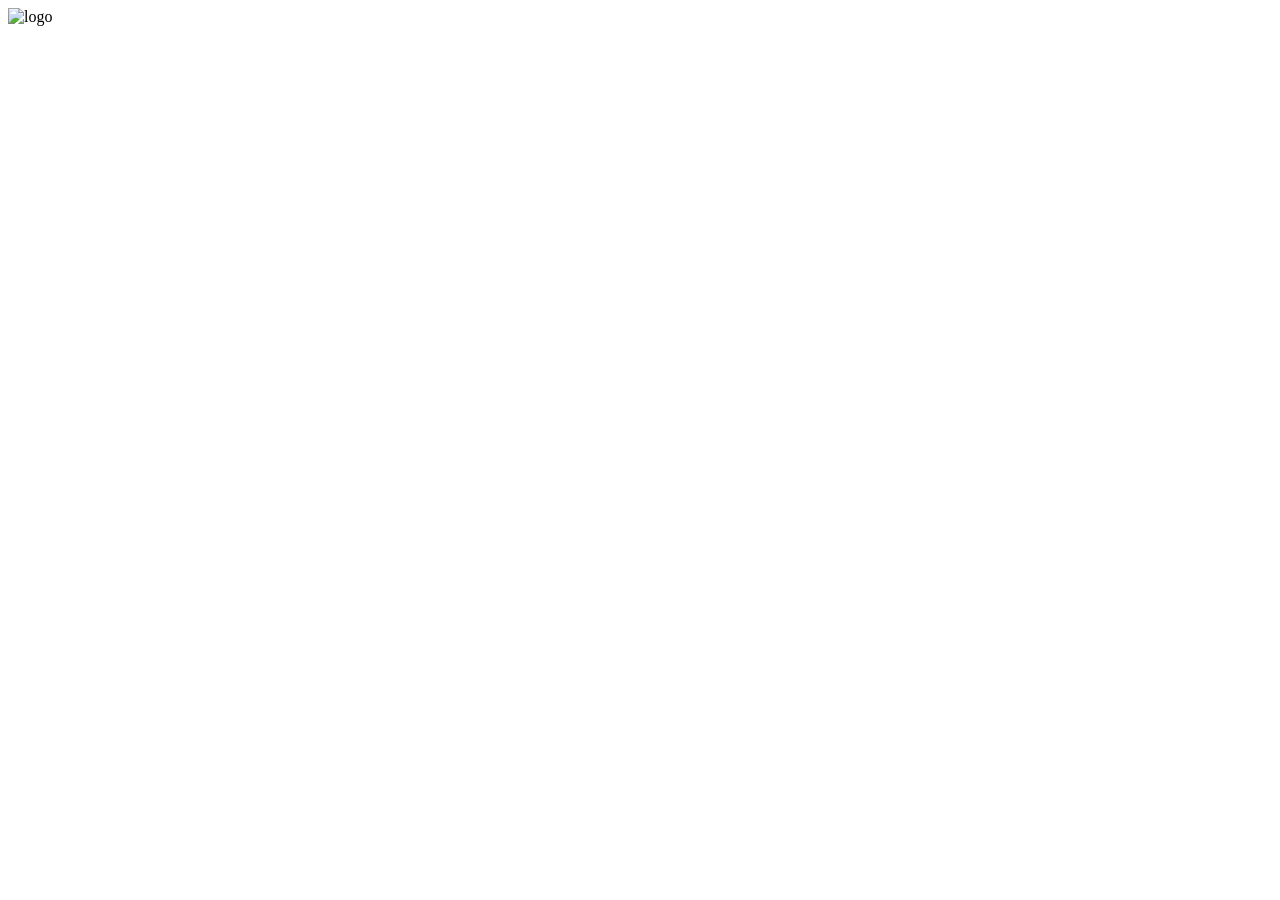
==== docs/index.html @ b922dbbd "Update index.html" ====
<!DOCTYPE html>
<html lang="en">
<head>
  <meta charset="UTF-8">
  <title>Collaboratory - Epiparameter Community</title>
  <meta http-equiv="X-UA-Compatible" content="IE=edge,chrome=1" />
  <meta name="description" content="Description">
  <meta name="viewport" content="width=device-width, user-scalable=no, initial-scale=1.0, maximum-scale=1.0, minimum-scale=1.0">
  <link rel="shortcut icon" type="image/x-icon" href="/collaboratory-epiparameter-community/images/favicon.ico?">
  
  <!-- Theme: Simple -->
  <link rel="stylesheet" href="https://cdn.jsdelivr.net/npm/docsify-themeable@0/dist/css/theme-simple.css">
  
  <style>
    nav.app-nav.no-badge
    {
      text-align: center;
      margin-left: auto;
      font-size: xx-large;
      right: 80px;
    }
	
    .workstream {
            display: flex;
            align-items: center;
            justify-content: center;
            list-style-type: none;
            padding: 0;
            margin: 0;
        }

        .workstream li {
            display: inline;
        }

        .workstream a {
            text-decoration: none;
            color: #333;
            padding: 8px 16px;
        }

        .workstream a:hover {
		color: #0B5C57;
        }
		
	.workstream a.active {
		color: #0B5C57;
        }

        .arrow {
            font-size: 16px;
            margin: 0 8px;
        }

        .workstreamContent > div {
            display: none;
			align-items: center;
            justify-content: center;
			padding: 8px 16px;
			color: #0B5C57;
        }
		
	.ws {
		background-color: #F8F5F5;
	}
  </style>

</head>
<body>
  <div id="banner">
    <img src="/collaboratory-epiparameter-community/images/collab-logo-full.svg" alt="logo" style="width: -webkit-fill-available;">
  </div>
  <div id="app"></div>
  <script>
    window.$docsify = {
      search: 'auto',
      auto2top: true,
      loadSidebar: false,
      subMaxLevel: 0,
      name: 'Collaboratory - Epiparameter Community',
      repo: '',
      paths: 'auto',
      coverpage: false,
      relativePath: false,
      homepage: '/pages/about.md',
      onlyCover: false,
      loadNavbar: true,
      hideSidebar: true,
      executeScript: true,
    }
  </script>
	
	<script>
        document.querySelectorAll('.workstream a').forEach(link => {
            link.addEventListener('click', function (event) {
                event.preventDefault();
                const targetId = this.getAttribute('data-target');
                const targetDiv = document.getElementById(targetId);
				
				document.querySelectorAll('.workstream a').forEach(a => {
                    a.classList.remove('active');
                });
                this.classList.add('active');

                document.querySelectorAll('.workstreamContent > div').forEach(div => {
                    if (div !== targetDiv) {
                        div.style.display = 'none';
                    }
					else {
						targetDiv.style.display = 'flex';
					}
                });
            });
        });
    </script>

  <!-- Required: docsify + docsify-themeable -->
  <script src="https://unpkg.com/docsify/lib/docsify.min.js"></script>

  <!-- Docsify Plugins -->
  <script src="https://unpkg.com/docsify/lib/plugins/search.min.js"></script>
  <script src="https://unpkg.com/docsify-copy-code"></script>
  <script src="https://unpkg.com/docsify/lib/plugins/zoom-image.min.js"></script>

  <!-- Prism syntax highlighting -->
  <script src="https://unpkg.com/prismjs/components/prism-bash.min.js"></script>
  <script src="https://unpkg.com/prismjs/components/prism-git.min.js"></script>
  <script src="https://unpkg.com/prismjs/components/prism-shell-session.min.js"></script>
  <script src="https://unpkg.com/prismjs/components/prism-graphql.min.js"></script>
  
  
  <script>
    document.addEventListener('DOMContentLoaded', positionNavbar, false);
    
    window.addEventListener('resize', positionNavbar, true);

    function positionNavbar () {
      let banner = document.getElementById('banner');
      let height = banner.offsetHeight + 1;
      let navbar = document.querySelector('.app-nav');
      navbar.style.top = height + 'px';
    }
  </script>
  
  
  
</body>
</html>
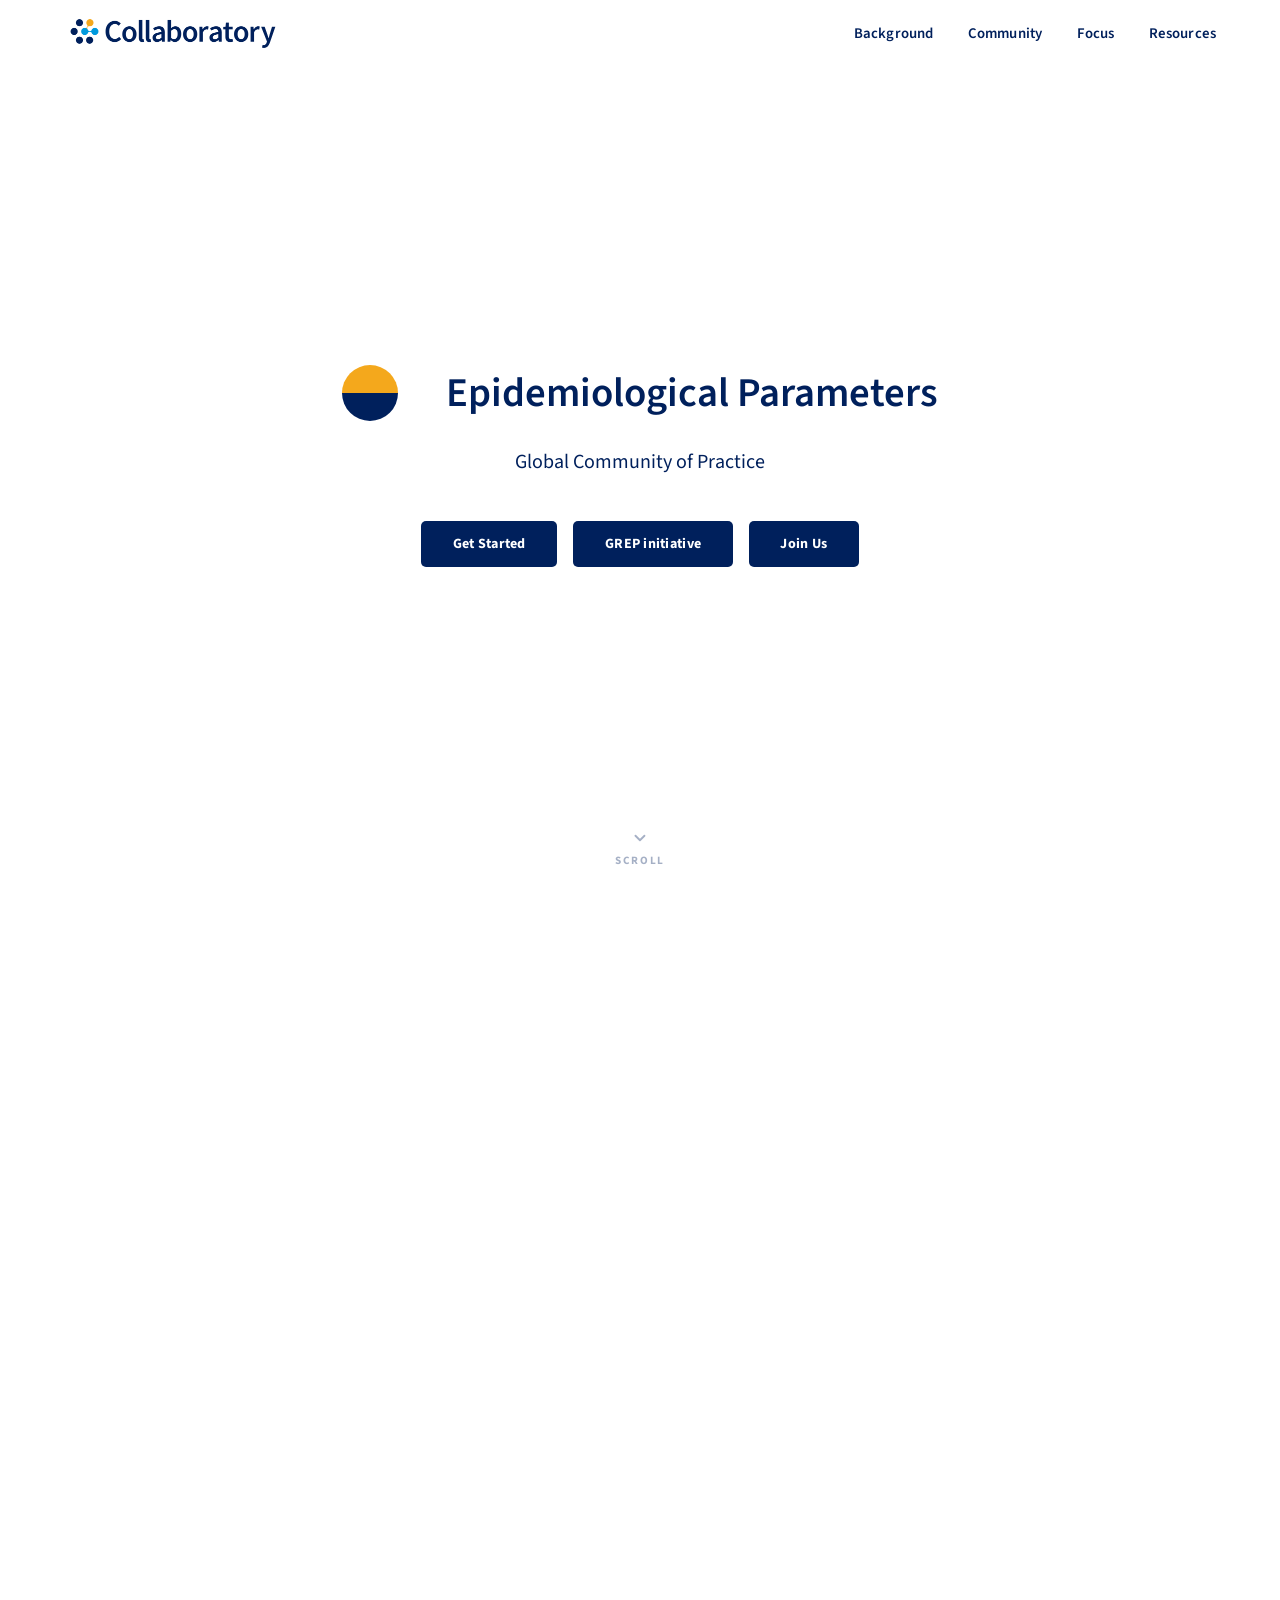
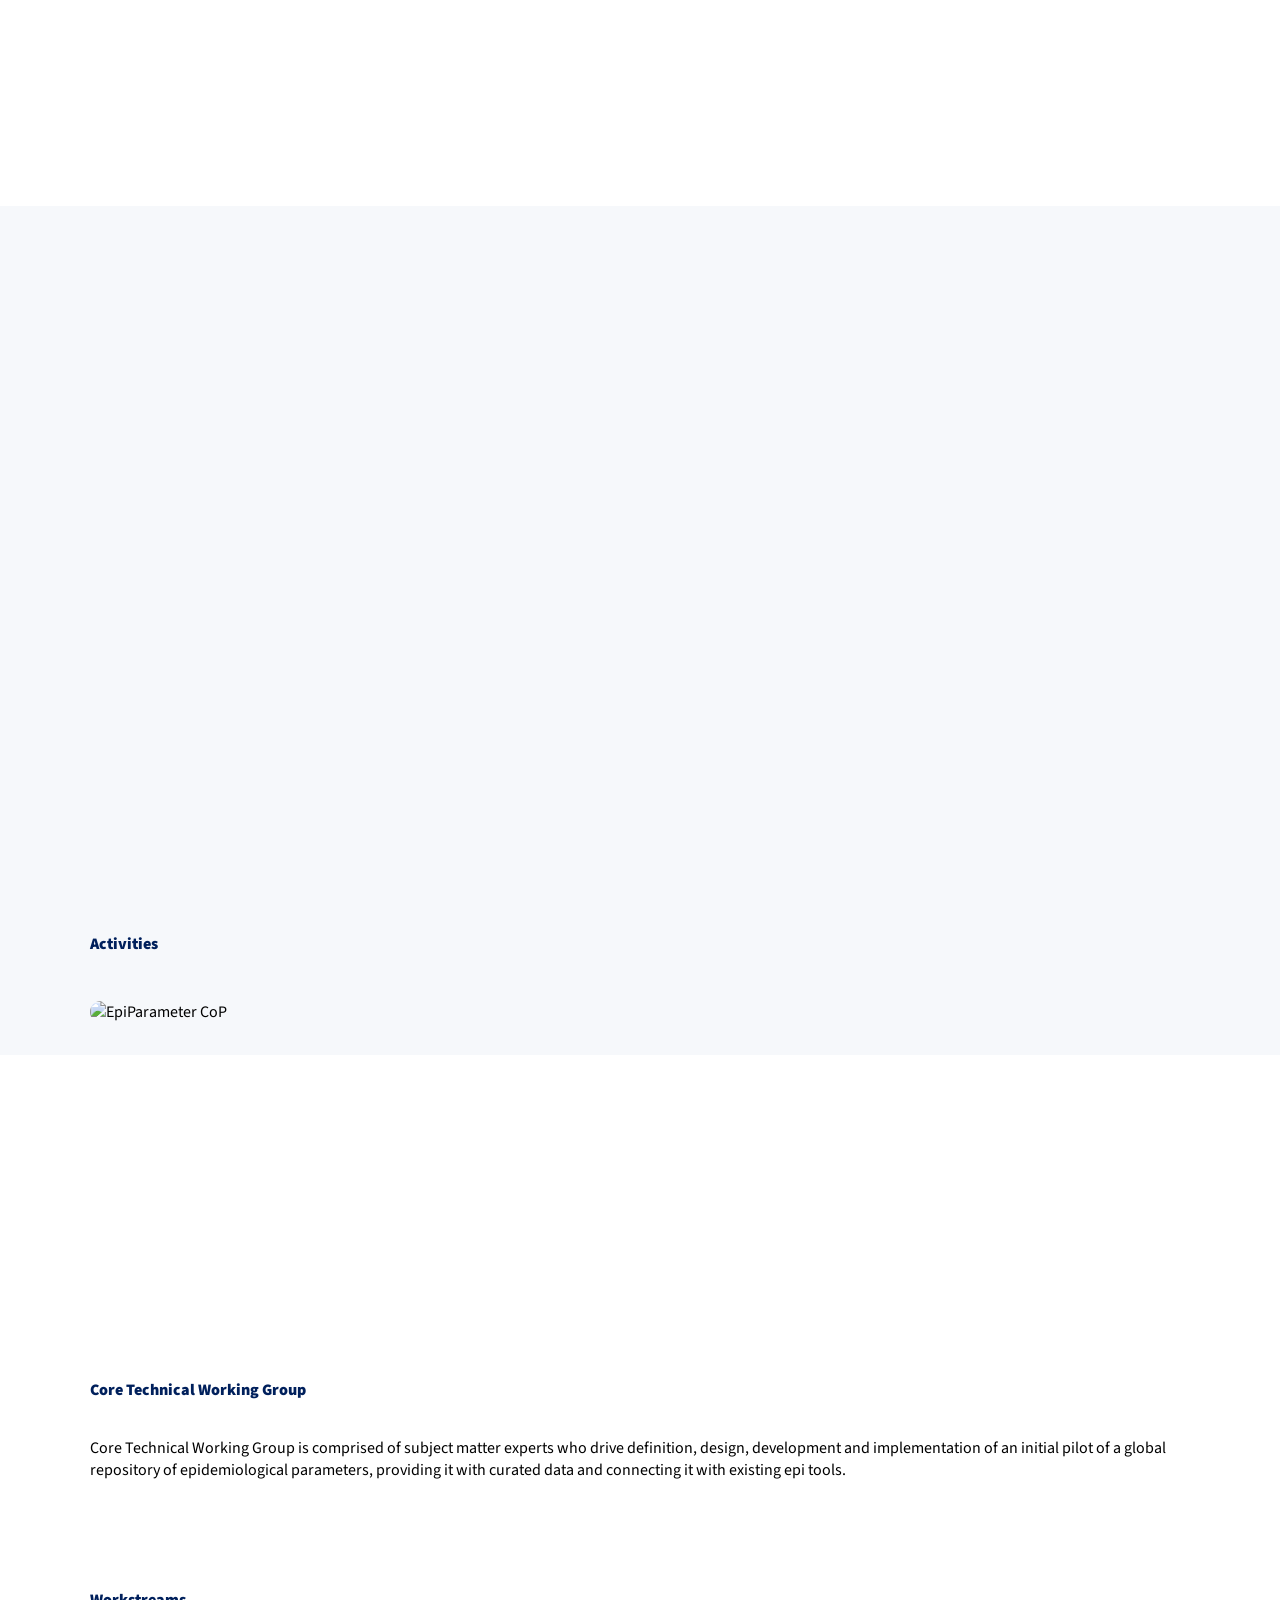
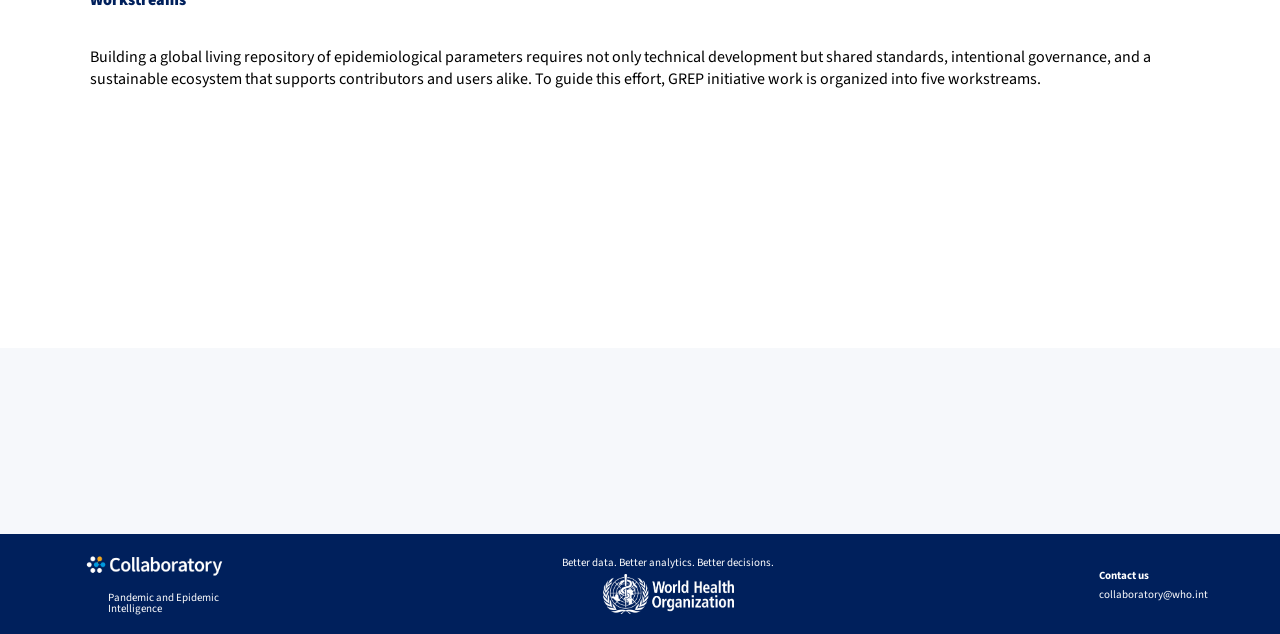
==== commit de21261b: "CoP Updates" ====
--- a/docs/index.html
+++ b/docs/index.html
@@ -1,148 +1,457 @@
 <!DOCTYPE html>
 <html lang="en">
 <head>
-  <meta charset="UTF-8">
-  <title>Collaboratory - Epiparameter Community</title>
-  <meta http-equiv="X-UA-Compatible" content="IE=edge,chrome=1" />
-  <meta name="description" content="Description">
-  <meta name="viewport" content="width=device-width, user-scalable=no, initial-scale=1.0, maximum-scale=1.0, minimum-scale=1.0">
-  <link rel="shortcut icon" type="image/x-icon" href="/collaboratory-epiparameter-community/images/favicon.ico?">
-  
-  <!-- Theme: Simple -->
-  <link rel="stylesheet" href="https://cdn.jsdelivr.net/npm/docsify-themeable@0/dist/css/theme-simple.css">
-  
-  <style>
-    nav.app-nav.no-badge
-    {
-      text-align: center;
-      margin-left: auto;
-      font-size: xx-large;
-      right: 80px;
-    }
-	
-    .workstream {
-            display: flex;
-            align-items: center;
-            justify-content: center;
-            list-style-type: none;
-            padding: 0;
-            margin: 0;
-        }
-
-        .workstream li {
-            display: inline;
-        }
-
-        .workstream a {
-            text-decoration: none;
-            color: #333;
-            padding: 8px 16px;
-        }
-
-        .workstream a:hover {
-		color: #0B5C57;
-        }
-		
-	.workstream a.active {
-		color: #0B5C57;
-        }
-
-        .arrow {
-            font-size: 16px;
-            margin: 0 8px;
-        }
-
-        .workstreamContent > div {
-            display: none;
-			align-items: center;
-            justify-content: center;
-			padding: 8px 16px;
-			color: #0B5C57;
-        }
-		
-	.ws {
-		background-color: #F8F5F5;
-	}
-  </style>
-
+  <meta charset="UTF-8" />
+  <meta name="viewport" content="width=device-width, initial-scale=1.0" />
+  <title>EpiParameters CoP</title>
+  <link rel="shortcut icon" type="image/x-icon" href="assets/favicon.png">
+  <link rel="preconnect" href="https://fonts.googleapis.com" />
+  <link rel="preconnect" href="https://fonts.gstatic.com" crossorigin />
+  <link href="https://fonts.googleapis.com/css2?family=Source+Sans+Pro:wght@300;400;600;700;900&display=swap" rel="stylesheet" />
+  <link href="https://fonts.googleapis.com/css2?family=Material+Symbols+Outlined" rel="stylesheet" />
+  <link href="https://fonts.googleapis.com/icon?family=Material+Icons+Outlined" rel="stylesheet" />
+  <script src="https://cdn.jsdelivr.net/npm/marked/marked.min.js"></script>
+  <link rel="stylesheet" href="assets/css/style.css" />
 </head>
 <body>
-  <div id="banner">
-    <img src="/collaboratory-epiparameter-community/images/collab-logo-full.svg" alt="logo" style="width: -webkit-fill-available;">
-  </div>
-  <div id="app"></div>
+
+  <!-- Navigation -->
+  <header class="nav" id="nav">
+    <a href="#hero" class="nav__logo" aria-label="Collab — go to top">
+      <img src="assets/collab_0.png" alt="Collab" class="hero__banner" />
+    </a>
+    <nav aria-label="Main navigation">
+      <ul class="nav__links" id="navMenu">
+        <li><a href="#about"      class="nav-link">Background</a></li>
+        <li><a href="#community"  class="nav-link">Community</a></li>
+        <li><a href="#initiative" class="nav-link">Focus</a></li>
+        <li><a href="#resources"  class="nav-link">Resources</a></li>
+      </ul>
+    </nav>
+    <button class="nav__burger" id="burger" aria-label="Toggle menu" aria-expanded="false">
+      <span></span><span></span><span></span>
+    </button>
+  </header>
+
+
+  <!-- Hero -->
+  <section class="hero" id="hero">
+    <div id="hero-canvas"></div>
+    <div class="hero__body">
+      <p class="hero__title">
+        <div class="banner">
+          <div class="epi-logo"></div>
+          <div><h1 class="banner__title">Epidemiological Parameters</h1></div>
+        </div>
+        <p class="hero__tagline">Global Community of Practice</p>
+      <div class="hero__cta">
+        <a href="#about"      class="btn btn-navy">Get Started</a>
+        <a href="#initiative" class="btn btn-navy">GREP initiative</a>
+        <a href="#community"  class="btn btn-navy">Join Us</a>
+      </div>
+    </div>
+    <div class="hero__scroll" aria-hidden="true">
+      <svg viewBox="0 0 24 24" fill="none" stroke-width="2.5" stroke-linecap="round" stroke-linejoin="round">
+        <polyline points="6 9 12 15 18 9"></polyline>
+      </svg>
+      Scroll
+    </div>
+  </section>
+
+
+  <!-- About -->
+  <section class="section s-about" id="about">
+    <div class="section__inner">
+      <header class="section__hd reveal">
+        <span class="eyebrow">Background</span>
+        <h2 class="section__title">Epidemiological parameter estimates</h2>
+        <div class="rule"></div>
+          <p>Epidemiological parameters are quantitative measures that describe various aspects of how diseases spread and progress within populations. They capture key aspects of disease transmission, such as how quickly an infection spreads, how long individuals remain infectious, and how many people may require hospital care. As such, they play a fundamental role in guiding public health interventions designed to reduce disease transmission and reduce its impact on affected populations.</p>
+          <p>However, these estimates are derived using a wide range of methods, from simple calculations to highly complex approaches and are reported in many different ways. This variability limitis timely and consistent ways of finding and using estimates especially during rapidly evolving outbreaks, thus limiting effective use in modeling and public health decision-making.</p>
+          <p><a href="#community">Epidemiological Parameters Community of Practice (CoP)</a>, set up through the <a target="_blank" href="https://www.who.int/initiatives/collaboratory">Collaboratory initiative</a> of <a target="_blank" href="https://pandemichub.who.int/">the WHO  Hub for Pandemic and Epidemic Intelligence</a>, is actively addressing these challenges by pooling resources, sharing knowledge, and co-creating solutions through the <a href="#initiative">GREP Initiative</a>.</p>
+        <div class="about-layout">
+          <div class="about-video">
+            <img src="assets/AboutPic.png" alt="About" style="width:100%;border-radius:15px;border:1px solid var(--border);">
+          </div>
+          <div class="about-video">
+            <iframe style="width:100%; height:350px;border-radius:15px;border:1px solid var(--border);" src="https://www.youtube.com/embed/VvpYHhFDIjI?si=suTTEU2-fbOV9l_0%22" title="" frameborder="0" allow="accelerometer; clipboard-write; encrypted-media; gyroscope; picture-in-picture; web-share" referrerpolicy="strict-origin-when-cross-origin" allowfullscreen></iframe>
+          </div>
+        </div>
+      </header>
+    </div>
+  </section>
+
+
+  <!-- Community -->
+  <section class="section s-community" id="community">
+    <div class="section__inner">
+      <header class="section__hd reveal">
+        <span class="eyebrow">Community of Practice</span>
+        <h2 class="section__title">Epidemiological Parameters</h2>
+        <div class="rule"></div>
+        <div class="community-layout">
+          <div class="community-text">
+            <p class="section__lead">
+              Since the launch of the <a target="_blank" href="https://www.who.int/initiatives/collaboratory">Collaboratory initiative</a> by the <a target="_blank" href="https://pandemichub.who.int/">World Health Organization Hub for Pandemic and Epidemic Intelligence</a> in 2022., epidemiological parameters area has been endorsed as a high priority for convening a global Community of Practice that will interact together to pool resources, share knowledge, co-create solutions and continuously improve existing practices, methodologies, supporting tools, data availability and quality.
+            </p>
+            <p class="section__lead">
+             Epidemiological parameters is a global multidisciplinary community of practice with 100+ active members that connects epidemiologists, mathematical modelers, public health practitioners, data scientists, IT professionals and many others and has a wide network of partners that contribute to the overall community work.
+            </p>
+            <p class="section__lead">
+            Participation is open and flexible. Members and partners engage in different ways, from attending webinars and participating in online discussion forum to contributing with expertise, data, tools or methodological insights to community initiatives.
+            </p>
+          </div>
+          <div class="about-video">
+            <iframe style="width:100%; height:350px;border-radius:15px;border:1px solid var(--border);" src="https://www.youtube.com/embed/4h-t42iCKI4?si=TgY4oLAYWjukum1P" title="" frameborder="0" allow="accelerometer; clipboard-write; encrypted-media; gyroscope; picture-in-picture; web-share" referrerpolicy="strict-origin-when-cross-origin" allowfullscreen></iframe>
+            
+          <div style="display:flex; justify-content:center; gap:1rem; margin-top:1rem;">
+            <a href="https://collaboratory.who.int/forum/c/epiparameter/6" target="_blank" class="btn btn-navy">Join Us</a>
+            <a href="mailto:collaboratory@who.int" class="btn btn-navy">Contact Us</a>
+          </div>
+          </div>
+        </div>
+      </header>
+
+      <h2 class="third_title">Activities</h2>
+      <div class="cards" id="community-cards"></div>
+      <div class="cards" id="community-cards-2"></div>
+      <img src="assets/EpiParameterCoPPic.png" style="border-radius:15px;display:block;margin:2rem auto 0;width:100%;" alt="EpiParameter CoP">
+    </div>
+  </section>
+
+
+  <!-- GREP Initiative -->
+  <section class="section s-initiative" id="initiative">
+    <div class="section__inner">
+      <header class="section__hd reveal">
+        <span class="eyebrow">Focus</span>
+        <h2 class="section__title">Global Repository of Epidemiological Parameters (GREP) initiative</h2>
+        <div class="rule"></div>
+        <p>The Global Repository of Epidemiological Parameters (GREP) initiative is led by a Core Technical Working Group within the Epidemiological Parameters Community of Practice. The initiative aims to create a publicly accessible living global repository of epidemiological parameters to inform public health interventions.</p>
+      </header>      
+      <div  class="cards1"id="initiative-3-cards"></div>
+      <br>
+      <br>
+      <h2 class="third_title">Core Technical Working Group</h2>
+      <br>
+      <p>
+        Core Technical Working Group is comprised of subject matter experts who drive definition, design, development and implementation of an initial pilot of a global repository of epidemiological parameters, providing it with curated data and connecting it with existing epi tools.
+      </p>
+      <br>
+      <br>
+      <div id="initiative-4-cards"></div>
+      <br>
+      <br>
+      <br>
+      <h2 class="third_title">Workstreams</h2>
+      <br>
+      <p>
+        Building a global living repository of epidemiological parameters requires not only technical development but shared standards, intentional governance, and a sustainable ecosystem that supports contributors and users alike. To guide this effort, GREP initiative work is organized into five workstreams.
+      </p>
+      <br>
+      <br>
+      <div id="initiative-5-cards"></div>
+      <br>      
+      <div class="ftr-banner reveal">
+        <div class="ftr-banner__body">
+          <div class="epi-logo"></div> 
+          <div>
+            <p class="ftr-banner__text">Learn more about the Global Repository of Epidemiological Parameters (grEPI), explore its features, and how to contribute.</p>
+          </div>
+        </div>
+        <a href="https://who-collaboratory.github.io/collaboratory-grepi-web/" target="_blank" class="btn btn-navy2">grEPI <span class="material-icons-outlined btn-arrow">arrow_right_alt</span></a>
+      </div>
+
+    </div>
+  </section>
+
+
+  <!-- Resources -->
+  <section class="section s-resources" id="resources">
+    <div class="section__inner">
+      <header class="section__hd reveal">
+        <span class="eyebrow">Resources</span>
+        <h2 class="section__title">Tools and Files</h2>
+      </header>
+      <div class="cards" id="resources-cards"></div>
+    </div>
+  </section>
+
+
+  <!-- Footer -->
+  <footer class="footer">
+    <div class="grepi-footer-container">
+
+      <div class="grepi-footer-collab">
+        <div>
+          <a href="https://www.who.int/initiatives/collaboratory" target="_blank" rel="noopener noreferrer">
+            <img src="assets/collab_logo_white.png" alt="Collaboratory" class="grepi-footer-collab-logo">
+          </a>
+        </div>
+        <div class="grepi-footer-collab-text">Pandemic and Epidemic</div>
+        <div class="grepi-footer-collab-text">Intelligence</div>
+      </div>
+
+      <!-- <div class="grepi-footer-column grepi-footer-column-wide">
+        <div class="grepi-footer-title">Community of practice</div>
+        <div class="grepi-footer-link">
+          <a href="#community" target="_blank" rel="noopener noreferrer">Epidemiological Parameters</a>
+        </div>
+        <div class="grepi-footer-link">
+          <a href="#initiative" target="_blank" rel="noopener noreferrer">GREP initiative</a>
+        </div>
+      </div>-->
+
+      <div class="grepi-footer-column grepi-footer-who-col">
+        <div class="grepi-footer-who">
+          <div class="grepi-footer-who-text">
+            <a target="_blank" href="https://pandemichub.who.int/" rel="noopener noreferrer">
+              Better data. Better analytics. Better decisions.
+            </a>
+          </div>
+          <img src="assets/WHO-EN-W-H.png" alt="WHO" class="grepi-footer-who-logo">
+        </div>
+      </div>
+
+      <!-- <div class="grepi-footer-column">
+        <div class="grepi-footer-title"><a href="https://collaboratory.who.int/epidemiologicalparameters/repository" target="_blank" rel="noopener noreferrer">grEPI</a></div>
+        <div class="grepi-footer-link"><a href="#about">Getting started</a></div>
+        <div class="grepi-footer-link"><a href="#initiative">Contributions</a></div>
+      </div>-->
+
+      <div class="grepi-footer-column">
+        <div class="grepi-footer-title">Contact us</div>
+        <div class="grepi-footer-link">
+          <a href="mailto:collaboratory@who.int">collaboratory@who.int</a>
+        </div>
+      </div>
+
+    </div>
+  </footer>
+
+
+  <!-- Scripts -->
+  <script src="https://cdnjs.cloudflare.com/ajax/libs/three.js/r128/three.min.js"></script>
   <script>
-    window.$docsify = {
-      search: 'auto',
-      auto2top: true,
-      loadSidebar: false,
-      subMaxLevel: 0,
-      name: 'Collaboratory - Epiparameter Community',
-      repo: '',
-      paths: 'auto',
-      coverpage: false,
-      relativePath: false,
-      homepage: '/pages/about.md',
-      onlyCover: false,
-      loadNavbar: true,
-      hideSidebar: true,
-      executeScript: true,
+  (function () {
+    'use strict';
+
+    /* — Three.js network background — */
+    const container = document.getElementById('hero-canvas');
+    let W = container.clientWidth;
+    let H = container.clientHeight;
+
+    const scene    = new THREE.Scene();
+    const camera   = new THREE.PerspectiveCamera(55, W / H, 1, 1000);
+    camera.position.z = 200;
+
+    const renderer = new THREE.WebGLRenderer({ antialias: true, alpha: true });
+    renderer.setSize(W, H);
+    renderer.setPixelRatio(Math.min(window.devicePixelRatio, 2));
+    container.appendChild(renderer.domElement);
+
+    const N      = 72;
+    const spread = { x: 340, y: 230, z: 90 };
+    const nodeData    = [];
+    const ptPositions = new Float32Array(N * 3);
+    const ptColors    = new Float32Array(N * 3);
+
+    const palette = [
+      [0.957, 0.659, 0.114], // gold
+      [0, 0.125, 0.361],     // navy
+      [0, 0.125, 0.361]      // navy (sparse)
+    ];
+
+    for (let i = 0; i < N; i++) {
+      const x = (Math.random() - 0.5) * spread.x;
+      const y = (Math.random() - 0.5) * spread.y;
+      const z = (Math.random() - 0.5) * spread.z;
+      nodeData.push({ x, y, z, ox: x, oy: y, oz: z,
+                      vx: (Math.random() - 0.5) * 0.065,
+                      vy: (Math.random() - 0.5) * 0.065 });
+      ptPositions[i * 3]     = x;
+      ptPositions[i * 3 + 1] = y;
+      ptPositions[i * 3 + 2] = z;
+      const c = Math.random() < 0.12 ? palette[2] :
+                Math.random() < 0.55 ? palette[0] : palette[1];
+      ptColors[i * 3]     = c[0];
+      ptColors[i * 3 + 1] = c[1];
+      ptColors[i * 3 + 2] = c[2];
     }
+
+    const ptGeo = new THREE.BufferGeometry();
+    const ptPos = new THREE.BufferAttribute(ptPositions, 3);
+    const ptCol = new THREE.BufferAttribute(ptColors, 3);
+    ptGeo.setAttribute('position', ptPos);
+    ptGeo.setAttribute('color',    ptCol);
+
+    const dotCanvas = document.createElement('canvas');
+    dotCanvas.width = dotCanvas.height = 64;
+    const dotCtx = dotCanvas.getContext('2d');
+    dotCtx.beginPath();
+    dotCtx.arc(32, 32, 28, 0, Math.PI * 2);
+    dotCtx.fillStyle = '#fff';
+    dotCtx.fill();
+    const dotTex = new THREE.CanvasTexture(dotCanvas);
+
+    const ptMat = new THREE.PointsMaterial({
+      size: 3.8, sizeAttenuation: true,
+      vertexColors: true,
+      transparent: true, opacity: 0.78,
+      map: dotTex, alphaTest: 0.5
+    });
+    scene.add(new THREE.Points(ptGeo, ptMat));
+
+    const MAX_SEGS    = 280;
+    const CONNECT_DST = 82;
+    const segPos      = new Float32Array(MAX_SEGS * 6);
+    const segGeo      = new THREE.BufferGeometry();
+    const segAttr     = new THREE.BufferAttribute(segPos, 3);
+    segGeo.setAttribute('position', segAttr);
+    segGeo.setDrawRange(0, 0);
+    const segMat = new THREE.LineBasicMaterial({ color: 0x009ADE, transparent: true, opacity: 0.17 });
+    scene.add(new THREE.LineSegments(segGeo, segMat));
+
+    let mx = 0, my = 0;
+    window.addEventListener('mousemove', e => {
+      mx = (e.clientX / window.innerWidth  - 0.5);
+      my = (e.clientY / window.innerHeight - 0.5);
+    }, { passive: true });
+
+    let frame = 0;
+    function tick() {
+      requestAnimationFrame(tick);
+      frame++;
+      for (let i = 0; i < N; i++) {
+        const d = nodeData[i];
+        d.x += d.vx + (d.ox - d.x) * 0.003;
+        d.y += d.vy + (d.oy - d.y) * 0.003;
+        ptPositions[i * 3]     = d.x;
+        ptPositions[i * 3 + 1] = d.y;
+        ptPositions[i * 3 + 2] = d.z;
+      }
+      ptPos.needsUpdate = true;
+
+      if (frame % 2 === 0) {
+        let sc = 0;
+        for (let i = 0; i < N && sc < MAX_SEGS; i++) {
+          for (let j = i + 1; j < N && sc < MAX_SEGS; j++) {
+            const dx = nodeData[i].x - nodeData[j].x;
+            const dy = nodeData[i].y - nodeData[j].y;
+            const dz = nodeData[i].z - nodeData[j].z;
+            if (dx*dx + dy*dy + dz*dz < CONNECT_DST * CONNECT_DST) {
+              const b = sc * 6;
+              segPos[b]   = nodeData[i].x; segPos[b+1] = nodeData[i].y; segPos[b+2] = nodeData[i].z;
+              segPos[b+3] = nodeData[j].x; segPos[b+4] = nodeData[j].y; segPos[b+5] = nodeData[j].z;
+              sc++;
+            }
+          }
+        }
+        segAttr.needsUpdate = true;
+        segGeo.setDrawRange(0, sc * 2);
+      }
+
+      camera.position.x += (mx * 28 - camera.position.x) * 0.045;
+      camera.position.y += (-my * 18 - camera.position.y) * 0.045;
+      camera.lookAt(0, 0, 0);
+      renderer.render(scene, camera);
+    }
+    tick();
+
+    window.addEventListener('resize', () => {
+      W = container.clientWidth;
+      H = container.clientHeight;
+      camera.aspect = W / H;
+      camera.updateProjectionMatrix();
+      renderer.setSize(W, H);
+    });
+
+    /* — Navbar — */
+    const nav     = document.getElementById('nav');
+    const navMenu = document.getElementById('navMenu');
+    const burger  = document.getElementById('burger');
+
+    function handleScroll() {
+      nav.classList.toggle('scrolled', window.scrollY > 60);
+      updateActiveLink();
+    }
+    window.addEventListener('scroll', handleScroll, { passive: true });
+
+    const allSections = Array.from(document.querySelectorAll('section[id]'));
+    const navAnchors  = Array.from(document.querySelectorAll('.nav-link'));
+
+    function updateActiveLink() {
+      const mid = window.scrollY + window.innerHeight * 0.4;
+      let current = allSections[0].id;
+      allSections.forEach(s => { if (s.offsetTop <= mid) current = s.id; });
+      navAnchors.forEach(a => {
+        a.classList.toggle('active', a.getAttribute('href') === '#' + current);
+      });
+    }
+
+    document.querySelectorAll('a[href^="#"]').forEach(anchor => {
+      anchor.addEventListener('click', e => {
+        const target = document.querySelector(anchor.getAttribute('href'));
+        if (!target) return;
+        e.preventDefault();
+        const offset = parseInt(getComputedStyle(nav).height) || 68;
+        window.scrollTo({ top: target.offsetTop - offset, behavior: 'smooth' });
+        navMenu.classList.remove('open');
+        burger.classList.remove('open');
+        burger.setAttribute('aria-expanded', 'false');
+      });
+    });
+
+    burger.addEventListener('click', () => {
+      const isOpen = navMenu.classList.toggle('open');
+      burger.classList.toggle('open', isOpen);
+      burger.setAttribute('aria-expanded', String(isOpen));
+    });
+
+    /* — Scroll reveal — */
+    const io = new IntersectionObserver(entries => {
+      entries.forEach(e => {
+        if (e.isIntersecting) {
+          e.target.classList.add('in-view');
+          io.unobserve(e.target);
+        }
+      });
+    }, { threshold: 0.1, rootMargin: '0px 0px -40px 0px' });
+
+    document.querySelectorAll('.reveal').forEach(el => io.observe(el));
+
+  })();
   </script>
-	
-	<script>
-        document.querySelectorAll('.workstream a').forEach(link => {
-            link.addEventListener('click', function (event) {
-                event.preventDefault();
-                const targetId = this.getAttribute('data-target');
-                const targetDiv = document.getElementById(targetId);
-				
-				document.querySelectorAll('.workstream a').forEach(a => {
-                    a.classList.remove('active');
-                });
-                this.classList.add('active');
-
-                document.querySelectorAll('.workstreamContent > div').forEach(div => {
-                    if (div !== targetDiv) {
-                        div.style.display = 'none';
-                    }
-					else {
-						targetDiv.style.display = 'flex';
-					}
-                });
-            });
-        });
-    </script>
-
-  <!-- Required: docsify + docsify-themeable -->
-  <script src="https://unpkg.com/docsify/lib/docsify.min.js"></script>
-
-  <!-- Docsify Plugins -->
-  <script src="https://unpkg.com/docsify/lib/plugins/search.min.js"></script>
-  <script src="https://unpkg.com/docsify-copy-code"></script>
-  <script src="https://unpkg.com/docsify/lib/plugins/zoom-image.min.js"></script>
-
-  <!-- Prism syntax highlighting -->
-  <script src="https://unpkg.com/prismjs/components/prism-bash.min.js"></script>
-  <script src="https://unpkg.com/prismjs/components/prism-git.min.js"></script>
-  <script src="https://unpkg.com/prismjs/components/prism-shell-session.min.js"></script>
-  <script src="https://unpkg.com/prismjs/components/prism-graphql.min.js"></script>
-  
-  
+
+  <script src="assets/js/content-loader.js"></script>
+
+  <!-- Back to top -->
+  <button id="back-to-top" aria-label="Back to top" onclick="window.scrollTo({top:0,behavior:'smooth'})">
+    <svg viewBox="0 0 24 24" fill="none" stroke="currentColor" stroke-width="2.5" stroke-linecap="round" stroke-linejoin="round">
+      <polyline points="18 15 12 9 6 15"></polyline>
+    </svg>
+  </button>
+
   <script>
-    document.addEventListener('DOMContentLoaded', positionNavbar, false);
-    
-    window.addEventListener('resize', positionNavbar, true);
-
-    function positionNavbar () {
-      let banner = document.getElementById('banner');
-      let height = banner.offsetHeight + 1;
-      let navbar = document.querySelector('.app-nav');
-      navbar.style.top = height + 'px';
-    }
+    (function () {
+      const btn    = document.getElementById('back-to-top');
+      const about  = document.getElementById('about');
+      const footer = document.querySelector('.footer');
+      function update() {
+        btn.classList.toggle('visible', window.scrollY >= about.offsetTop - 80);
+        const footerTop = footer.getBoundingClientRect().top;
+        const btnHeight = btn.offsetHeight;
+        const margin    = 32; // 2rem
+        if (footerTop < window.innerHeight) {
+          btn.style.bottom = (window.innerHeight - footerTop + margin) + 'px';
+        } else {
+          btn.style.bottom = margin + 'px';
+        }
+      }
+      window.addEventListener('scroll', update, { passive: true });
+      update();
+    })();
   </script>
-  
-  
-  
+
 </body>
 </html>
--- a/docs/assets/css/style.css
+++ b/docs/assets/css/style.css
@@ -0,0 +1,897 @@
+/* — Variables — */
+:root {
+  --navy:     #00205C;
+  --blue:     #009ADE;
+  --orange:   #F26829;
+  --gold:     #F4A81D;
+  --white:    #FFFFFF;
+  --black:    #000000;
+  --bg-alt:   #f6f8fb;
+  --border:   #dde4ee;
+  --muted:    #596070;
+  --nav-h:    68px;
+  --nav-h-sm: 56px;
+  --ease:     cubic-bezier(0.16, 1, 0.3, 1);
+}
+
+/* — Reset — */
+*, *::before, *::after { margin: 0; padding: 0; box-sizing: border-box; }
+html { scroll-behavior: smooth; font-size: 16px; }
+body {
+  font-family: 'Source Sans Pro', sans-serif;
+  font-weight: 400;
+  color: var(--black);
+  background: var(--white);
+  overflow-x: hidden;
+  -webkit-font-smoothing: antialiased;
+}
+img { max-width: 100%; display: block; }
+a   { color: inherit; text-decoration: none; }
+ul  { list-style: none; }
+
+/* — Navigation — */
+.nav {
+  position: fixed;
+  inset: 0 0 auto 0;
+  z-index: 900;
+  height: var(--nav-h);
+  display: flex;
+  align-items: center;
+  justify-content: space-between;
+  padding: 0 clamp(1.25rem, 4vw, 3rem);
+  background: rgba(255,255,255,0.97);
+  backdrop-filter: blur(14px);
+  -webkit-backdrop-filter: blur(14px);
+  border-bottom: 1px solid transparent;
+  transition: height 0.35s var(--ease), border-color 0.35s ease, box-shadow 0.35s ease;
+}
+.nav.scrolled {
+  height: var(--nav-h-sm);
+  border-color: var(--border);
+  box-shadow: 0 1px 28px rgba(0,32,92,0.07);
+}
+.nav__logo {
+  position: relative;
+  height: 150px;
+  width: 250px;
+  flex-shrink: 0;
+  cursor: pointer;
+}
+.nav__logo img {
+  position: absolute;
+  inset: 0;
+  height: 100%;
+  width: auto;
+  object-fit: contain;
+  object-position: left center;
+  transition: opacity 0.4s ease, transform 0.4s var(--ease);
+}
+.nav__links {
+  display: flex;
+  align-items: center;
+  gap: 0.15rem;
+}
+.nav__links a {
+  position: relative;
+  padding: 0.45rem 1rem;
+  font-size: 0.925rem;
+  font-weight: 600;
+  color: var(--navy);
+  letter-spacing: 0.01em;
+  transition: color 0.25s ease;
+}
+.nav__links a::after {
+  content: '';
+  position: absolute;
+  bottom: 0; left: 1rem; right: 1rem;
+  height: 2px;
+  background: var(--gold);
+  transform: scaleX(0);
+  transform-origin: left;
+  transition: transform 0.25s var(--ease);
+}
+.nav__links a:hover            { color: var(--blue); }
+.nav__links a:hover::after,
+.nav__links a.active::after    { transform: scaleX(1); }
+.nav__links a.active           { color: var(--navy); }
+.nav__links .gh-link a {
+  margin-left: 0.5rem;
+  padding: 0.38rem 1.1rem;
+  background: var(--navy);
+  color: var(--white);
+  border-radius: 5px;
+  font-size: 0.88rem;
+  transition: background 0.25s ease;
+}
+.nav__links .gh-link a:hover { background: var(--blue); color: var(--white); }
+.nav__links .gh-link a::after { display: none; }
+.nav__burger {
+  display: none;
+  flex-direction: column;
+  gap: 5px;
+  cursor: pointer;
+  background: none;
+  border: none;
+  padding: 8px;
+}
+.nav__burger span {
+  display: block;
+  width: 22px; height: 2px;
+  background: var(--navy);
+  border-radius: 2px;
+  transition: all 0.3s ease;
+}
+.nav__burger.open span:nth-child(1) { transform: translateY(7px) rotate(45deg); }
+.nav__burger.open span:nth-child(2) { opacity: 0; }
+.nav__burger.open span:nth-child(3) { transform: translateY(-7px) rotate(-45deg); }
+
+/* — Hero — */
+.hero {
+  position: relative;
+  min-height: 100vh;
+  display: flex;
+  align-items: center;
+  justify-content: center;
+  overflow: hidden;
+  background: var(--white);
+}
+#hero-canvas { position: absolute; inset: 0; z-index: 0; }
+#hero-canvas canvas { pointer-events: none; }
+.hero__body {
+  position: relative;
+  z-index: 1;
+  text-align: center;
+  padding: 7rem 1.5rem 5rem;
+  max-width: 800px;
+}
+.hero__banner {
+  width: min(460px, 78vw);
+  opacity: 0;
+  transform: translateY(22px);
+  animation: fadeUp 0.95s var(--ease) 0.2s forwards;
+}
+.hero__tagline {
+  font-size: clamp(1rem, 2.4vw, 1.25rem);
+  font-weight: 400;
+  color: var(--navy);
+  line-height: 1.78;
+  max-width: 530px;
+  margin: 1.5rem auto 2.5rem;
+  opacity: 0;
+  animation: fadeUp 0.95s var(--ease) 0.45s forwards;
+  text-align: center;
+}
+.hero__cta {
+  display: flex;
+  gap: 1rem;
+  justify-content: center;
+  flex-wrap: wrap;
+  opacity: 0;
+  animation: fadeUp 0.95s var(--ease) 0.7s forwards;
+}
+.hero__scroll {
+  position: absolute;
+  bottom: 2rem; left: 50%;
+  transform: translateX(-50%);
+  display: flex;
+  flex-direction: column;
+  align-items: center;
+  gap: 0.35rem;
+  font-size: 0.7rem;
+  font-weight: 700;
+  letter-spacing: 0.15em;
+  text-transform: uppercase;
+  color: var(--navy);
+  opacity: 0.35;
+  animation: bounce 2.2s ease-in-out infinite;
+}
+.hero__scroll svg { width: 18px; height: 18px; stroke: currentColor; }
+
+/* — Banner / EPI logo — */
+.banner {
+  display: flex;
+  align-items: center;
+  gap: 3rem;
+}
+.banner__title {
+  font-size: clamp(1.5rem, 5vw, 2.55rem);
+  font-weight: 600;
+  color: var(--navy);
+  line-height: 1.15;
+}
+.epi-logo {
+  background: linear-gradient(to bottom, #F4A81C 50%, #00205C 50%);
+  border-radius: 9999px;
+  width: 3.5rem;
+  height: 3.5rem;
+  display: flex;
+  align-items: center;
+  justify-content: center;
+}
+
+/* — Buttons — */
+.btn {
+  display: inline-block;
+  padding: 0.68rem 1.85rem;
+  border-radius: 5px;
+  font-family: inherit;
+  font-weight: 700;
+  font-size: 0.95rem;
+  letter-spacing: 0.02em;
+  border: 2px solid transparent;
+  cursor: pointer;
+  transition: all 0.25s var(--ease);
+}
+.btn-primary { background: var(--gold); color: var(--white); border-color: var(--gold); }
+.btn-primary:hover {
+  background: #d95820;
+  border-color: #d95820;
+  transform: translateY(-2px);
+  box-shadow: 0 8px 22px rgba(242,104,41,0.28);
+}
+.btn-navy { background: var(--navy); color: var(--white); border-radius: 5px; font-size: 0.88rem; transition: background 0.25s ease; }
+.btn-navy:hover { background: var(--blue); color: var(--white); }
+.btn-outline { background: transparent; color: var(--navy); border-color: var(--navy); }
+.btn-outline:hover { background: var(--navy); color: var(--white); transform: translateY(-2px); }
+
+
+.btn-navy2 { background: var(--navy); color: var(--white); border-radius: 5px; font-size: 0.88rem; transition: background 0.25s ease; }
+.btn-arrow { font-size: 0.8rem; }
+
+/* — Sections — */
+.section { padding: 2rem clamp(1rem, 4vw, 3rem); }
+.section__inner { max-width: 1100px; margin: 0 auto; }
+.section__hd { margin-bottom: 3.5rem; }
+.section__hd p {
+  font-family: 'Source Sans Pro', sans-serif;
+  font-size: 1.05rem;
+  font-weight: 400;
+  color: var(--black);
+  line-height: 1.7;
+  margin-top: 1rem;
+}
+.section__hd p>a { color: var(--blue); text-decoration: underline; }
+.section__hd p>a:hover { color: var(--navy); }
+.eyebrow {
+  display: inline-block;
+  font-size: 0.73rem;
+  font-weight: 700;
+  letter-spacing: 0.2em;
+  text-transform: uppercase;
+  color: var(--blue);
+  margin-bottom: 0.7rem;
+}
+.section__title {
+  font-size: clamp(1.4rem, 3vw, 1.75rem);
+  font-weight: 900;
+  color: var(--navy);
+  line-height: 1.2;
+  margin-bottom: 0.9rem;
+}
+.third_title {
+  font-size: clamp(1.0rem, 3vw, 1.0rem);
+  font-weight: 900;
+  color: var(--navy);
+  line-height: 1.2;
+  margin-bottom: 0.9rem;
+}
+.rule {
+  width: 50px; height: 3px;
+  background: var(--gold);
+  border-radius: 2px;
+  margin: 1.1rem 0 1.4rem;
+}
+.section__lead {
+  font-size: 1.05rem;
+  font-weight: 300;
+  color: var(--black);
+  line-height: 1.5;
+  max-width: 600px;
+}
+
+/* — About layout — */
+.about-layout {
+  display: grid;
+  grid-template-columns: 2fr 2fr;
+  gap: 3.5rem;
+  align-items: start;
+  margin-top: 2rem;
+}
+.about-layout-top {
+  display: grid;
+  grid-template-columns: 2fr 2fr;
+  gap: 3.5rem;
+  align-items: start;
+  margin-top: 2rem;
+}
+.about-layout-top .section__lead a { color: #0070c0; text-decoration: underline; }
+.about-layout .section__lead a { color: #0070c0; text-decoration: underline; }
+.about-text { display: flex; flex-direction: column; gap: 1.25rem; }
+.about-text .section__lead { font-weight: 400; font-size: 1rem; max-width: none; }
+.about-video iframe { width: 50%; border: 0; }
+
+.about-video-2 {
+  position: relative;
+  width: 100%;
+  aspect-ratio: 16 / 9;
+  border-radius: 12px;
+  overflow: hidden;
+}
+.about-video-2 iframe { width: 100%; height: 100%; border: 0; }
+
+/* — Community layout — */
+.community-layout {
+  display: grid;
+  grid-template-columns: 2fr 2fr;
+  gap: 3.5rem;
+  align-items: center;
+  margin-top: 2rem;
+}
+.community-text { display: flex; flex-direction: column; gap: 1.25rem; }
+.community-text .section__lead { font-weight: 400; font-size: 1rem; max-width: none; }
+.community-text a { text-decoration: underline; color: #0070c0; }
+.community-video {
+  position: relative;
+  width: 100%;
+  aspect-ratio: 16 / 9;
+  border-radius: 12px;
+  overflow: hidden;
+}
+.community-video iframe { width: 100%; height: 100%; border: 0; }
+
+/* — Cards — */
+.cards1 {
+  display: grid;
+  grid-template-columns: repeat(2, 1fr);
+  gap: 1.5rem;
+}
+.cards {
+  display: grid;
+  grid-template-columns: repeat(auto-fill, minmax(290px, 1fr));
+  gap: 1.5rem;
+}
+.cards-4col {
+  display: grid;
+  grid-template-columns: repeat(4, 1fr);
+  gap: 1.5rem;
+}
+.cards-5col {
+  display: grid;
+  grid-template-columns: repeat(5, 1fr);
+  gap: 1.5rem;
+}
+.cards-5col .card__text { text-align: left; }
+
+.card1 {
+  background: var(--white);
+  border-radius: 10px;
+  padding: 2rem 1.75rem;
+  position: relative;
+  overflow: hidden;
+  display: flex;
+  flex-direction: column;
+  transition: transform 0.3s var(--ease), border-color 0.3s ease, box-shadow 0.3s ease;
+}
+.card1 .card__text img { padding: 0 !important;}
+.card1 .card__title { margin-bottom: 0.75rem; }
+/* .card1 .card__text  { flex: 1; } */
+.card1:has(iframe), .card1:has(.card__pdf-preview), .card1:has(.card__text img) { padding: 0; overflow: hidden; }
+.card1::before {
+  content: '';
+  position: absolute;
+  top: 0; left: 0;
+  width: 100%; height: 3px;
+  background: linear-gradient(90deg, var(--blue), var(--navy));
+  transform: scaleX(0);
+  transform-origin: left;
+  transition: transform 0.35s var(--ease);
+}
+.card1:hover { border-color: rgba(0,154,222,0.3); box-shadow: 0 8px 32px rgba(0,32,92,0.1); transform: translateY(-5px); }
+.card1:hover::before { transform: scaleX(1); }
+.card1--wide { grid-column: 1 / -1; }
+
+.card:has(iframe), .card:has(.card__pdf-preview) { padding: 0; overflow: hidden; }
+.card {
+  background: var(--white);
+  border: 1.5px solid var(--border);
+  border-radius: 10px;
+  padding: 2rem 1.75rem;
+  position: relative;
+  overflow: hidden;
+  transition: transform 0.3s var(--ease), border-color 0.3s ease, box-shadow 0.3s ease;
+}
+.card::before {
+  content: '';
+  position: absolute;
+  top: 0; left: 0;
+  width: 100%; height: 3px;
+  background: linear-gradient(90deg, var(--blue), var(--navy));
+  transform: scaleX(0);
+  transform-origin: left;
+  transition: transform 0.35s var(--ease);
+}
+.card:hover { border-color: rgba(0,154,222,0.3); box-shadow: 0 8px 32px rgba(0,32,92,0.1); transform: translateY(-5px); }
+.card:hover::before { transform: scaleX(1); }
+.card--wide { grid-column: 1 / -1; }
+
+.card1 iframe,
+.card  iframe {
+  display: block;
+  width: 100%;
+  height: 100%;
+  min-height: 280px;
+  border: none;
+  border-radius: 10px;
+}
+
+.card__icon {
+  width: 46px; height: 46px;
+  border-radius: 10px;
+  display: flex; align-items: center; justify-content: center;
+  font-size: 1.25rem;
+  margin-bottom: 1.2rem;
+}
+.icon-blue   { background: rgba(0,154,222,0.1); }
+.icon-orange { background: rgba(242,104,41,0.1); }
+.icon-gold   { background: rgba(244,168,29,0.12); }
+
+.card__title {
+  font-size: 1.1rem;
+  font-weight: 700;
+  color: var(--navy);
+  margin-bottom: 0.55rem;
+  line-height: 1.25;
+}
+.card__title a         { color: LinkText; text-decoration: underline; }
+.card__title a:visited { color: VisitedText; }
+.card__title a:hover   { color: ActiveText; }
+
+.card__text { font-size: 0.92rem; color: var(--black); line-height: 1.72; }
+.card__text a { color: #0070c0; text-decoration: underline; }
+
+.card__link {
+  display: inline-flex;
+  align-items: center;
+  gap: 0.3rem;
+  margin-top: 1.2rem;
+  font-size: 0.875rem;
+  font-weight: 700;
+  color: var(--blue);
+  transition: gap 0.2s ease, color 0.2s ease;
+}
+.card__link:hover { gap: 0.6rem; color: var(--navy); }
+
+.card__pdf-preview {
+  border: 1px solid  var(--border);
+  display: flex;
+  flex-direction: column;
+  align-items: center;
+  justify-content: center;
+  gap: 0.6rem;
+  width: 100%;
+  height: 100%;
+  min-height: 280px;
+  padding: 1.5rem 1rem;
+  border-radius: 10px;
+  background: #f7f9fc;
+  text-decoration: none;
+  color: var(--navy);
+  transition: background 0.2s ease;
+  box-sizing: border-box;
+}
+.card__pdf-preview:hover { background: #eef3fa; }
+.card__pdf-icon { color: #e53e3e; }
+.card__pdf-icon svg { width: 48px; height: 48px; }
+.card__pdf-label { font-size: 0.8rem; font-weight: 600; text-align: center; color: var(--navy); text-transform: capitalize; }
+.card__pdf-open  { font-size: 0.75rem; color: var(--blue); }
+
+.card__img {
+  width: 100%;
+  border-radius: 6px;
+  margin-top: 1.1rem;
+  border: 1px solid var(--border);
+}
+.cards-4col .card1 img {
+  width: 100%;
+  height: 180px;
+  object-fit: cover;
+  border-radius: 6px;
+  margin-top: 1.1rem;
+  border: 1px solid var(--border);
+}
+
+.card__links {
+  display: flex;
+  flex-direction: column;
+  gap: 0.6rem;
+  margin-top: 0.9rem;
+}
+.card__links a {
+  display: flex;
+  gap: 0.5rem;
+  font-size: 0.88rem;
+  font-weight: 600;
+  color: var(--blue);
+  line-height: 1.45;
+  transition: color 0.2s ease;
+}
+.card__links a::before { content: '→'; flex-shrink: 0; color: var(--gold); }
+.card__links a:hover   { color: var(--navy); }
+
+.card__video {
+  position: relative;
+  display: block;
+  width: 100%;
+  margin-top: 1.1rem;
+  border-radius: 8px;
+  overflow: hidden;
+  border: 1px solid var(--border);
+  text-decoration: none;
+}
+.card__video img { width: 100%; height: auto; display: block; transition: transform 0.3s ease; }
+.card__video:hover img { transform: scale(1.03); }
+.card__video__play {
+  display: flex;
+  align-items: center;
+  justify-content: center;
+  background: rgba(0,0,0,0.25);
+  transition: background 0.25s ease;
+}
+.card__video:hover .card__video__play { background: rgba(0,0,0,0.45); }
+.card__video__play svg { width: 64px; height: 64px; filter: drop-shadow(0 2px 8px rgba(0,0,0,0.4)); }
+
+/* — Section backgrounds — */
+.s-about     { background: var(--white); }
+.s-community { background: var(--bg-alt); }
+.s-initiative { background: var(--white); }
+.s-news      { background: var(--bg-alt); }
+.s-resources { background: var(--bg-alt); }
+
+/* — News / Timeline — */
+.news-grid {
+  display: grid;
+  grid-template-columns: repeat(auto-fill, minmax(300px, 1fr));
+  gap: 2rem;
+}
+.news-card {
+  border-radius: 10px;
+  overflow: hidden;
+  border: 1.5px solid var(--border);
+  transition: transform 0.3s var(--ease), box-shadow 0.3s ease;
+}
+.news-card:hover { transform: translateY(-5px); box-shadow: 0 12px 40px rgba(0,32,92,0.1); }
+.news-card__thumb {
+  aspect-ratio: 16/9;
+  background: linear-gradient(135deg, var(--navy) 0%, var(--blue) 100%);
+  display: flex; align-items: center; justify-content: center;
+  font-size: 0.72rem; font-weight: 700; letter-spacing: 0.12em;
+  text-transform: uppercase; color: rgba(255,255,255,0.2);
+}
+.news-card__body  { padding: 1.5rem; }
+.news-card__date  { font-size: 0.74rem; font-weight: 700; letter-spacing: 0.1em; text-transform: uppercase; color: var(--gold); margin-bottom: 0.4rem; }
+.news-card__title { font-size: 1.05rem; font-weight: 700; color: var(--navy); line-height: 1.3; margin-bottom: 0.5rem; }
+.news-card__excerpt { font-size: 0.88rem; color: var(--muted); line-height: 1.65; }
+
+.timeline-notice {
+  display: flex; align-items: center; gap: 0.9rem;
+  background: var(--gold); color: var(--white);
+  padding: 0.85rem 1.4rem; border-radius: 8px;
+  margin-bottom: 2.5rem; font-size: 0.93rem; font-weight: 700;
+}
+.timeline-notice__icon { font-size: 1.2rem; flex-shrink: 0; }
+.timeline-year { display: flex; align-items: center; gap: 1rem; margin: 2.5rem 0 0.75rem; }
+.timeline-year:first-of-type { margin-top: 0; }
+.timeline-year__badge {
+  font-size: 0.75rem; font-weight: 700; letter-spacing: 0.15em;
+  color: var(--white); background: var(--navy);
+  padding: 0.22rem 0.85rem; border-radius: 20px; flex-shrink: 0;
+}
+.timeline-year::after { content: ''; flex: 1; height: 1px; background: var(--border); }
+.timeline-list { padding-left: 1.1rem; border-left: 2px solid var(--border); margin-left: 0.4rem; }
+.timeline-item {
+  position: relative;
+  padding: 0.85rem 0 0.85rem 1.4rem;
+  border-bottom: 1px solid var(--bg-alt);
+  transition: background 0.2s ease;
+}
+.timeline-item:last-child { border-bottom: none; }
+.timeline-item:hover { background: var(--bg-alt); border-radius: 6px; }
+.timeline-item::before {
+  content: '';
+  position: absolute; left: -0.52rem; top: 1.15rem;
+  width: 9px; height: 9px; border-radius: 50%;
+  background: var(--blue); border: 2px solid var(--white); outline: 2px solid var(--blue);
+  transition: background 0.2s ease, outline-color 0.2s ease;
+}
+.timeline-item:hover::before { background: var(--gold); outline-color: var(--gold); }
+.timeline-item__date { font-size: 0.76rem; font-weight: 700; letter-spacing: 0.08em; text-transform: uppercase; color: var(--gold); margin-bottom: 0.25rem; }
+.timeline-item__text { font-size: 0.935rem; color: var(--black); line-height: 1.65; }
+.timeline-item__tag {
+  display: inline-block; font-size: 0.7rem; font-weight: 700;
+  letter-spacing: 0.08em; text-transform: uppercase;
+  padding: 0.1rem 0.55rem; border-radius: 20px; margin-left: 0.5rem; vertical-align: middle;
+}
+.tag-webinar  { background: rgba(0,154,222,0.12); color: var(--blue); }
+.tag-inperson { background: rgba(242,104,41,0.12); color: var(--gold); }
+.tag-workshop { background: rgba(244,168,29,0.15); color: #b07500; }
+.tag-consult  { background: rgba(0,32,92,0.08);   color: var(--navy); }
+
+/* — Resources — */
+.resources-grid {
+  display: grid;
+  grid-template-columns: repeat(auto-fill, minmax(255px, 1fr));
+  gap: 1.25rem;
+}
+.res-card {
+  display: flex; gap: 1rem; align-items: flex-start;
+  padding: 1.5rem; background: var(--white);
+  border: 1.5px solid var(--border); border-radius: 10px;
+  transition: all 0.3s var(--ease);
+}
+.res-card:hover { border-color: var(--gold); box-shadow: 0 6px 24px rgba(242,104,41,0.1); transform: translateY(-3px); }
+.res-card__icon  { font-size: 1.4rem; flex-shrink: 0; padding-top: 2px; line-height: 1; }
+.res-card__title { font-size: 0.975rem; font-weight: 700; color: var(--navy); margin-bottom: 0.28rem; }
+.res-card__desc  { font-size: 0.84rem; color: var(--muted); line-height: 1.55; }
+.res-badge {
+  display: inline-block; font-size: 0.6rem; font-weight: 700;
+  padding: 0.1rem 0.4rem; border-radius: 3px;
+  margin-left: 0.4rem; vertical-align: middle; letter-spacing: 0.04em;
+}
+.res-badge--pdf  { background: rgba(220,38,38,0.1);  color: #dc2626; }
+.res-badge--ext  { background: rgba(0,154,222,0.12); color: var(--blue); }
+.res-badge--soon { background: var(--bg-alt); color: var(--muted); border: 1px solid var(--border); }
+.res-card--pending { cursor: default; }
+.res-card--pending:hover { border-color: var(--border) !important; box-shadow: none !important; transform: none !important; }
+.res-section-hd {
+  font-size: 1rem; font-weight: 700; color: var(--navy);
+  display: flex; align-items: center; gap: 0.9rem;
+  margin: 2.75rem 0 1.25rem;
+}
+.res-section-hd:first-child { margin-top: 0; }
+.res-section-hd::after { content: ''; flex: 1; height: 1px; background: var(--border); }
+.res-section-desc { font-size: 0.9rem; color: var(--muted); margin-bottom: 1.4rem; line-height: 1.6; }
+.res-accordion { display: flex; flex-direction: column; gap: 0.4rem; }
+.res-group {
+  border: 1.5px solid var(--border); border-radius: 8px;
+  overflow: hidden; background: var(--white);
+  transition: border-color 0.2s ease;
+}
+.res-group.is-open { border-color: rgba(0,154,222,0.45); }
+.res-group__hd {
+  width: 100%; display: flex; align-items: center; gap: 0.85rem;
+  padding: 0.9rem 1.2rem; background: none; border: none;
+  cursor: pointer; font-family: inherit; text-align: left;
+  transition: background 0.2s ease;
+}
+.res-group__hd:hover { background: var(--bg-alt); }
+.res-group.is-open .res-group__hd { background: rgba(0,154,222,0.04); }
+.res-group__date    { font-size: 0.875rem; font-weight: 700; color: var(--navy); flex: 1; }
+.res-group__count   { font-size: 0.68rem; font-weight: 700; color: var(--muted); background: var(--bg-alt); border: 1px solid var(--border); padding: 0.1rem 0.55rem; border-radius: 20px; flex-shrink: 0; }
+.res-group__chevron { flex-shrink: 0; color: var(--muted); font-size: 0.85rem; transition: transform 0.3s ease; line-height: 1; }
+.res-group.is-open .res-group__chevron { transform: rotate(90deg); }
+.res-group__body { max-height: 0; overflow: hidden; transition: max-height 0.4s ease; border-top: 1px solid var(--border); }
+.res-doc {
+  display: flex; align-items: flex-start; gap: 0.7rem;
+  padding: 0.7rem 1.2rem;
+  border-bottom: 1px solid rgba(0,0,0,0.04);
+  transition: background 0.15s ease;
+}
+.res-doc:last-child { border-bottom: none; }
+.res-doc:hover { background: rgba(0,0,0,0.025); }
+.doc-badge {
+  display: inline-flex; align-items: center; justify-content: center;
+  font-size: 0.6rem; font-weight: 700; letter-spacing: 0.05em;
+  padding: 0.15rem 0.42rem; border-radius: 3px;
+  flex-shrink: 0; margin-top: 3px; min-width: 36px;
+}
+.doc-badge-pdf  { background: rgba(220,38,38,0.1);  color: #dc2626; }
+.doc-badge-ext  { background: rgba(0,154,222,0.12); color: var(--blue); }
+.doc-badge-r,
+.doc-badge-rmd  { background: rgba(23,121,186,0.1); color: #1779ba; }
+.doc-badge-html { background: rgba(242,104,41,0.1); color: var(--gold); }
+.res-doc__name { font-size: 0.865rem; color: var(--black); flex: 1; line-height: 1.5; padding-top: 2px; }
+.res-doc__name a { color: var(--blue); transition: color 0.2s ease; }
+.res-doc__name a:hover { color: var(--navy); text-decoration: underline; }
+.res-doc__btns { display: flex; gap: 0.3rem; flex-shrink: 0; align-items: flex-start; padding-top: 1px; }
+.res-doc__btn {
+  font-size: 0.7rem; font-weight: 700;
+  padding: 0.2rem 0.55rem; border-radius: 4px;
+  border: 1.5px solid var(--border); color: var(--navy);
+  white-space: nowrap; transition: all 0.2s ease;
+}
+.res-doc__btn:hover      { background: var(--navy); color: var(--white); border-color: var(--navy); }
+.res-doc__btn--dl        { border-color: var(--blue); color: var(--blue); }
+.res-doc__btn--dl:hover  { background: var(--blue); color: var(--white); border-color: var(--blue); }
+.res-doc__btn--soon      { color: var(--muted); cursor: default; opacity: 0.5; pointer-events: none; }
+
+/* — Footer — */
+.footer {
+  background: var(--navy);
+  color: var(--white);
+  padding: 0.5rem clamp(1rem, 4vw, 3rem);
+  height: 100px;
+}
+.footer__inner { max-width: 1100px; margin: 0 auto; display: flex; align-items: center; justify-content: space-between; flex-wrap: wrap; gap: 2rem; }
+.footer__logo  { height: 34px; filter: brightness(0) invert(1) opacity(0.8); transition: filter 0.25s ease; }
+.footer__logo:hover { filter: brightness(0) invert(1); }
+.footer__nav   { display: flex; gap: 1.75rem; flex-wrap: wrap; }
+.footer__nav a { font-size: 0.875rem; font-weight: 600; color: rgba(255,255,255,0.6); transition: color 0.2s ease; }
+.footer__nav a:hover { color: var(--white); }
+.footer__copy  { font-size: 0.8rem; color: rgba(255,255,255,0.35); }
+
+.grepi-footer-container {
+  display: flex;
+  align-items: center;
+  justify-content: space-between;
+  flex-wrap: wrap;
+  gap: 2rem;
+  padding: 12px 24px;
+  color: white;
+  font-size: 12px;
+}
+.grepi-footer-column       { display: flex; flex-direction: column; gap: 4px; }
+.grepi-footer-column-wide  { min-width: 150px; }
+.grepi-footer-collab       { display: flex; flex-direction: column; margin-top: -16px; }
+.grepi-footer-collab-logo  { height: 56px; }
+.grepi-footer-collab-text  { margin-left: 36px; margin-top: -4px; font-size: 11px; white-space: nowrap; }
+.grepi-footer-title        { font-weight: bold; font-size: 11px; }
+.grepi-footer-link         { font-size: 11px; white-space: nowrap; }
+.grepi-footer-link a       { color: white; text-decoration: none; }
+.grepi-footer-link a:hover { text-decoration: underline; }
+.grepi-footer-who          { display: flex; flex-direction: column; align-items: center; }
+.grepi-footer-who-text     { font-size: 11px; white-space: nowrap; text-align: center; }
+.grepi-footer-who-text a       { color: white; text-decoration: none; }
+.grepi-footer-who-text a:hover { text-decoration: underline; }
+.grepi-footer-who-logo     { height: 40px; margin-top: 4px; }
+
+/* — Scroll reveal — */
+.reveal { opacity: 0; transform: translateY(28px); transition: opacity 0.65s var(--ease), transform 0.65s var(--ease); }
+.reveal.in-view { opacity: 1; transform: none; }
+.d1 { transition-delay: 0.08s; }
+.d2 { transition-delay: 0.16s; }
+.d3 { transition-delay: 0.24s; }
+.d4 { transition-delay: 0.32s; }
+.d5 { transition-delay: 0.40s; }
+
+/* — Keyframes — */
+@keyframes fadeUp {
+  to { opacity: 1; transform: none; }
+}
+@keyframes bounce {
+  0%, 100% { transform: translateX(-50%) translateY(0); }
+  50%       { transform: translateX(-50%) translateY(7px); }
+}
+
+/* — Back to top — */
+#back-to-top {
+  position: fixed;
+  bottom: 2rem; right: 2rem;
+  z-index: 800;
+  width: 44px; height: 44px;
+  border-radius: 50%;
+  background: var(--navy);
+  color: var(--white);
+  border: none;
+  cursor: pointer;
+  display: flex; align-items: center; justify-content: center;
+  opacity: 0;
+  transform: translateY(12px);
+  pointer-events: none;
+  transition: opacity 0.3s ease, transform 0.3s ease, background 0.25s ease;
+}
+#back-to-top.visible { opacity: 1; transform: translateY(0); pointer-events: auto; }
+#back-to-top:hover   { background: var(--blue); }
+#back-to-top svg     { width: 20px; height: 20px; }
+
+/* — Responsive: tablet — */
+@media (max-width: 768px) {
+  .nav__burger { display: flex; }
+  .nav__links {
+    display: none;
+    position: fixed;
+    top: var(--nav-h);
+    left: 0; right: 0;
+    flex-direction: column;
+    align-items: stretch;
+    background: var(--white);
+    padding: 1rem 1.5rem 1.5rem;
+    border-bottom: 1px solid var(--border);
+    box-shadow: 0 6px 24px rgba(0,0,0,0.08);
+    gap: 0;
+  }
+  .nav.scrolled .nav__links { top: var(--nav-h-sm); }
+  .nav__links.open { display: flex; }
+  .nav__links a { padding: 0.8rem 0; border-bottom: 1px solid var(--border); font-size: 1rem; }
+  .nav__links a::after { display: none; }
+  .nav__links a:last-child { border-bottom: none; }
+  .nav__links .gh-link { padding-top: 0.75rem; }
+  .nav__links .gh-link a { display: block; text-align: center; margin-left: 0; border-bottom: none; }
+
+  .cards, .cards-4col, .cards-5col, .news-grid, .resources-grid { grid-template-columns: 1fr; }
+  .about-layout, .about-layout-top, .community-layout { grid-template-columns: 1fr; }
+  .about-video iframe { min-height: 300px; }
+  .community-video { min-height: 220px; }
+
+  .section { padding: 3rem clamp(1rem, 4vw, 2rem); }
+  .section__hd { margin-bottom: 2rem; }
+
+  .section__hd .reveal.in-view p>a{
+    display: inline-block;
+    margin-top: 0.75rem;
+    font-size: 0.85rem;
+    color: var(--blue);
+    text-decoration: underline;
+  }
+
+  .footer { height: auto; padding: 1.5rem clamp(1rem, 4vw, 2rem); }
+  .footer__inner { flex-direction: column; text-align: center; }
+  .footer__nav   { justify-content: center; }
+
+  .grepi-footer-container { flex-direction: row; align-items: center; justify-content: space-between; gap: 1rem; }
+  .grepi-footer-collab { margin-top: 0; }
+  .grepi-footer-collab-text { display: none; }
+  .grepi-footer-column { display: none; }
+  .grepi-footer-who-col { display: flex; }
+  .grepi-footer-who-text { display: none; }
+}
+
+/* — Responsive: mobile — */
+@media (max-width: 480px) {
+  .hero__cta { flex-direction: column; align-items: center; }
+  .btn { width: 240px; text-align: center; }
+  .banner { gap: 1rem !important; }
+  .epi-logo { width: 2.5rem; height: 2.5rem; flex-shrink: 0; }
+}
+
+.card__title_w_icon {
+  font-size: 1.1rem;
+  font-weight: 700;
+  color: var(--navy);
+  margin-bottom: 0.55rem;
+  line-height: 1.25;
+  display: flex;
+  align-items: center;
+  gap: 0.35rem;
+}
+.card__title_w_icon a         { color: LinkText; text-decoration: underline; }
+.card__title_w_icon a:visited { color: VisitedText; }
+.card__title_w_icon a:hover   { color: ActiveText; }
+
+
+
+/* ─── Features section ────────────────────────────────────── */
+.ftr-banner {
+  display: flex;
+  align-items: center;
+  justify-content: space-between;
+  gap: 2rem;
+  background: linear-gradient(135deg, var(--blue) 0%, var(--blue) 100%);
+  border-radius: 12px;
+  padding: 2rem 2.5rem;
+  margin-top: 2.5rem;
+  color: var(--white);
+}
+.ftr-banner__body {
+  display: flex;
+  align-items: flex-start;
+  gap: 1.25rem;
+}
+.ftr-banner__icon {
+  font-size: 2.5rem;
+  color: var(--gold-lt);
+  flex-shrink: 0;
+  margin-top: 0.1rem;
+}
+.ftr-banner__title {
+  font-size: 1.15rem;
+  font-weight: 700;
+  margin-bottom: 0.5rem;
+}
+.ftr-banner__text {
+  font-size: 0.92rem;
+  line-height: 1.7;
+  color: white;
+  max-width: 55ch;
+  font-weight: 600;
+  text-shadow: #00205C 0px 2px 8px;
+}
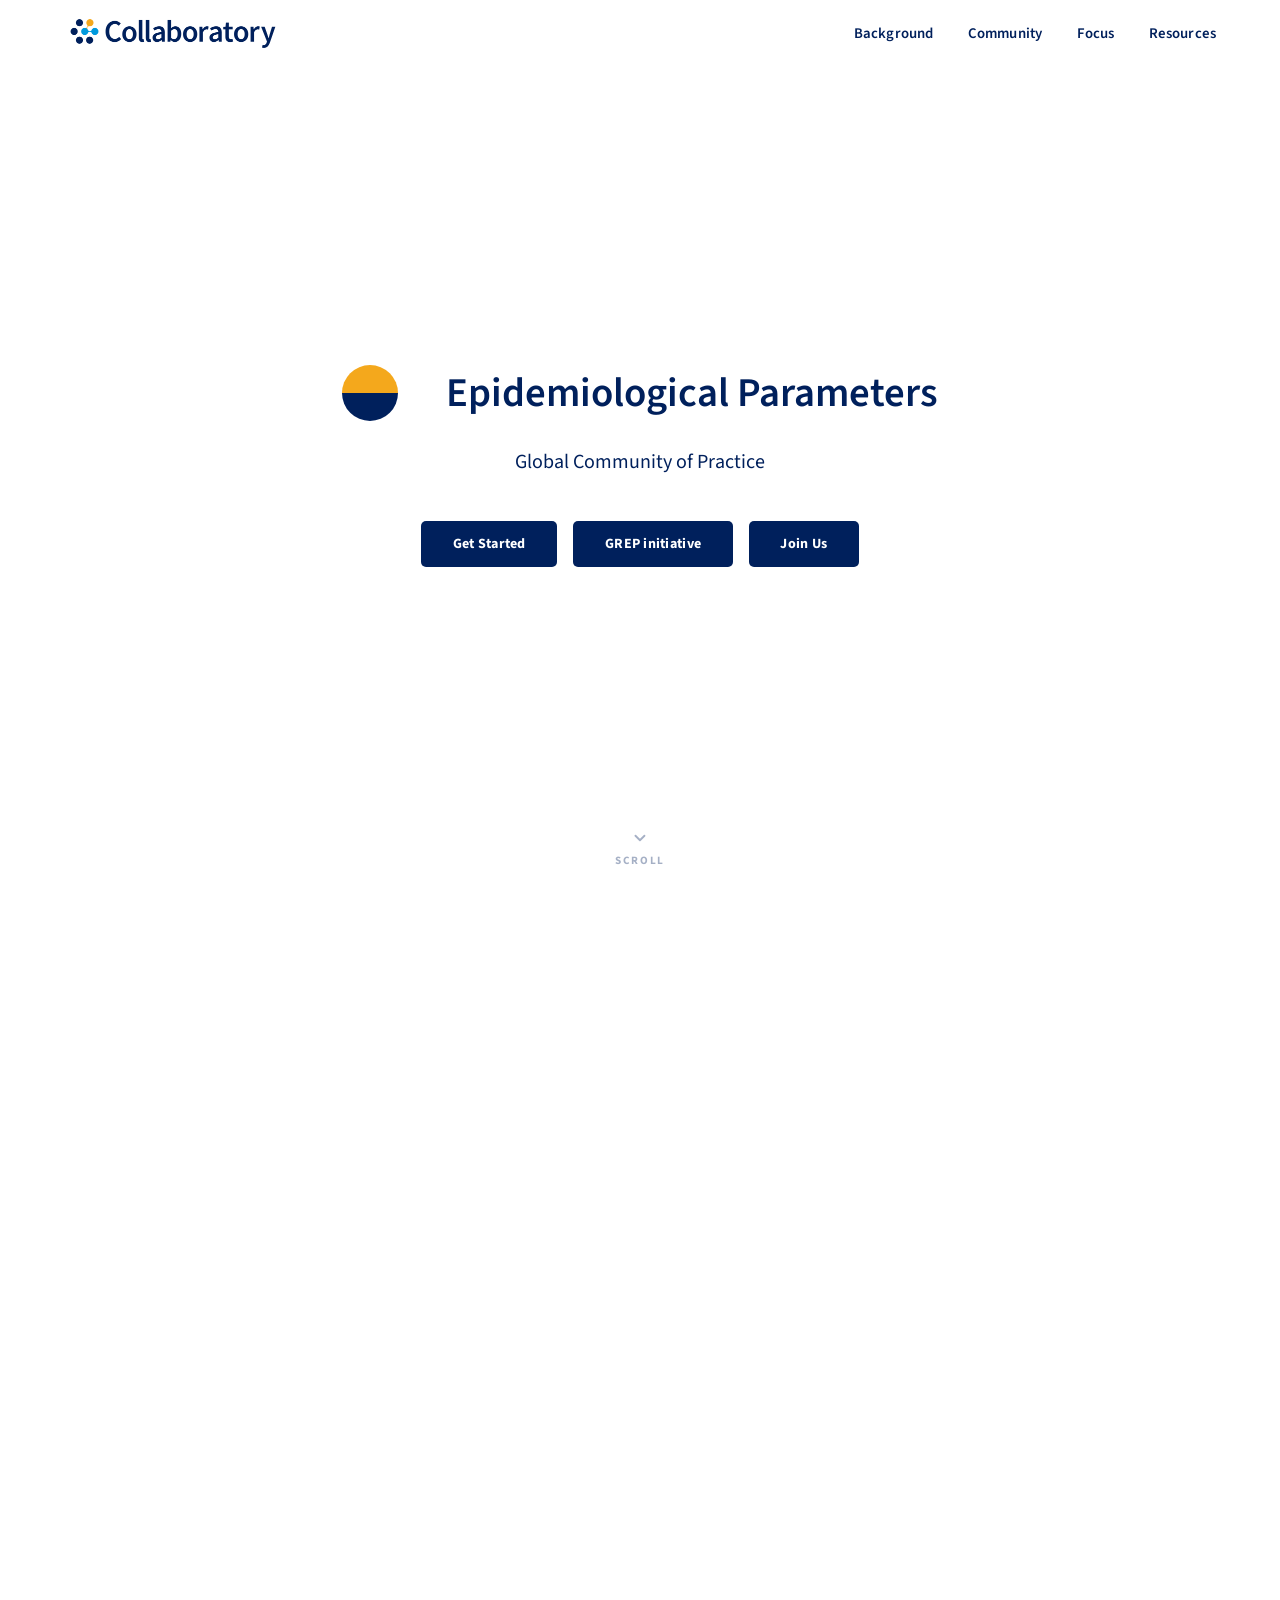
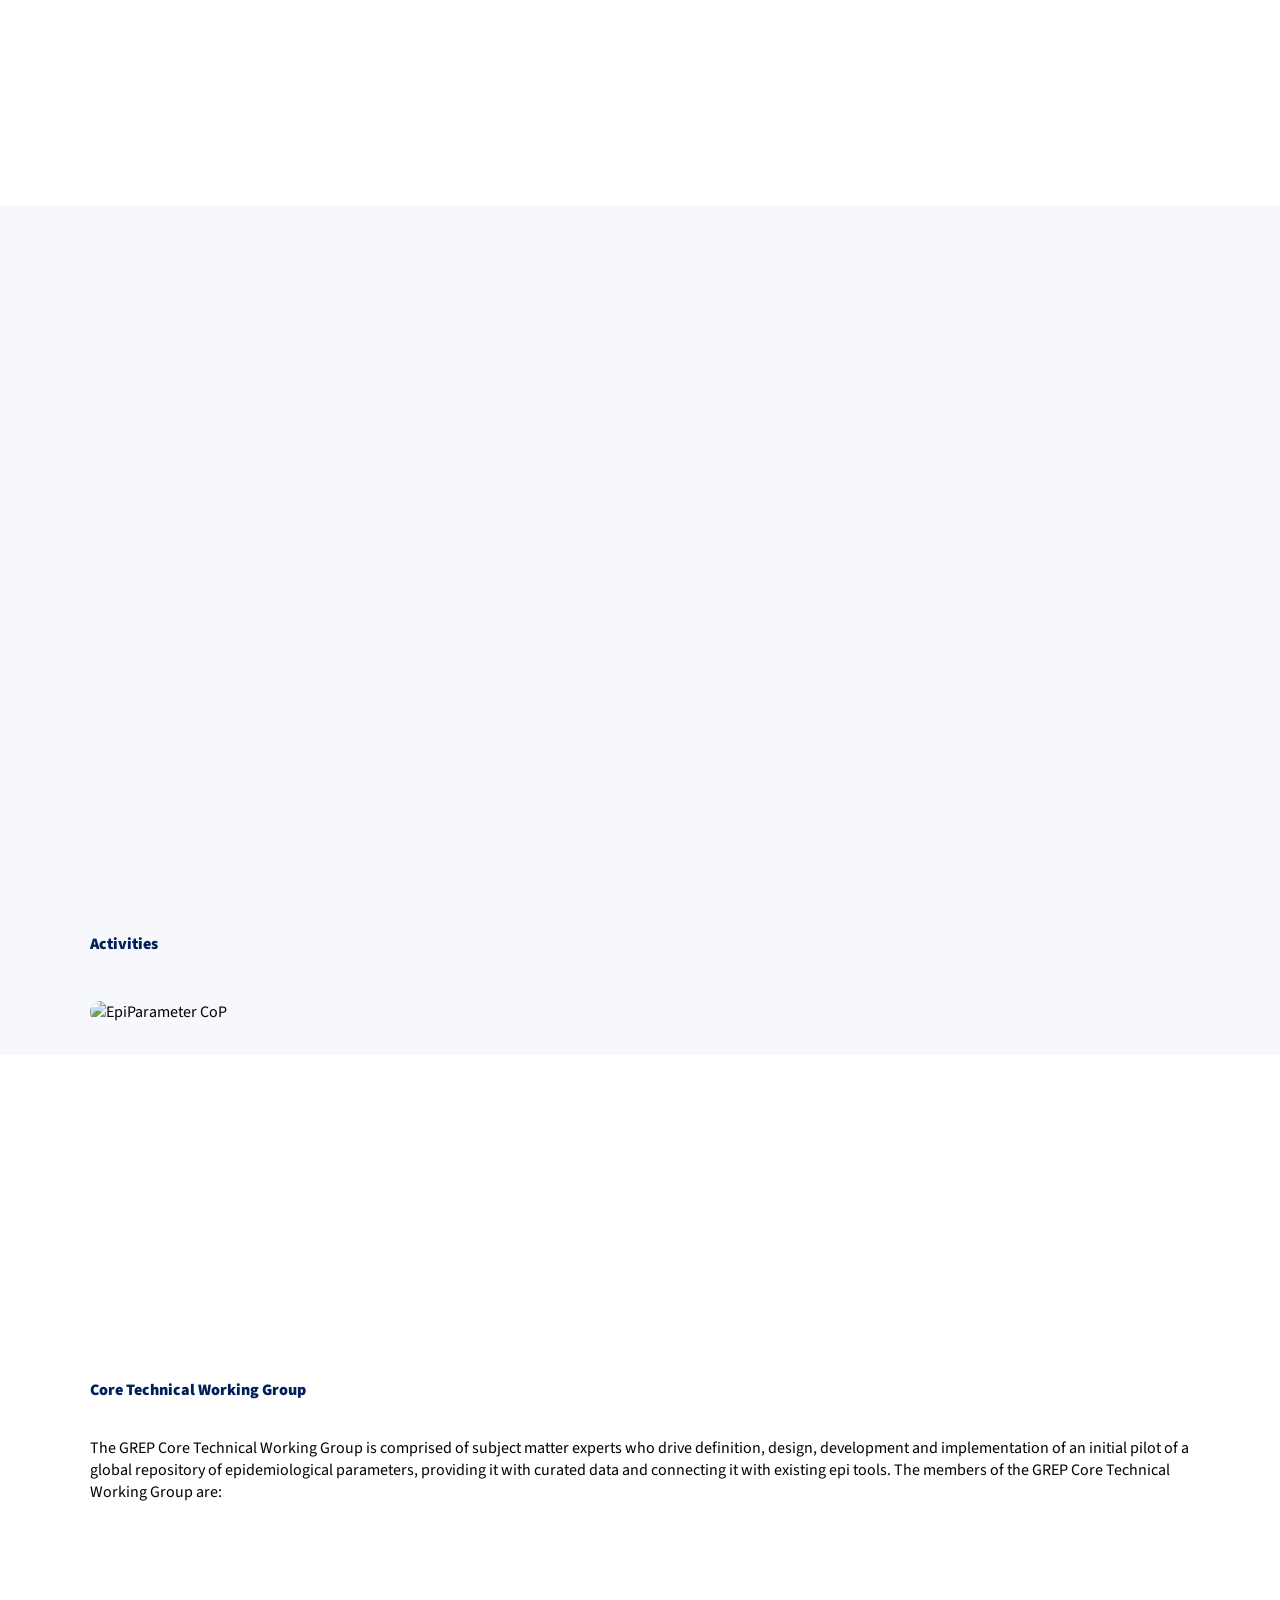
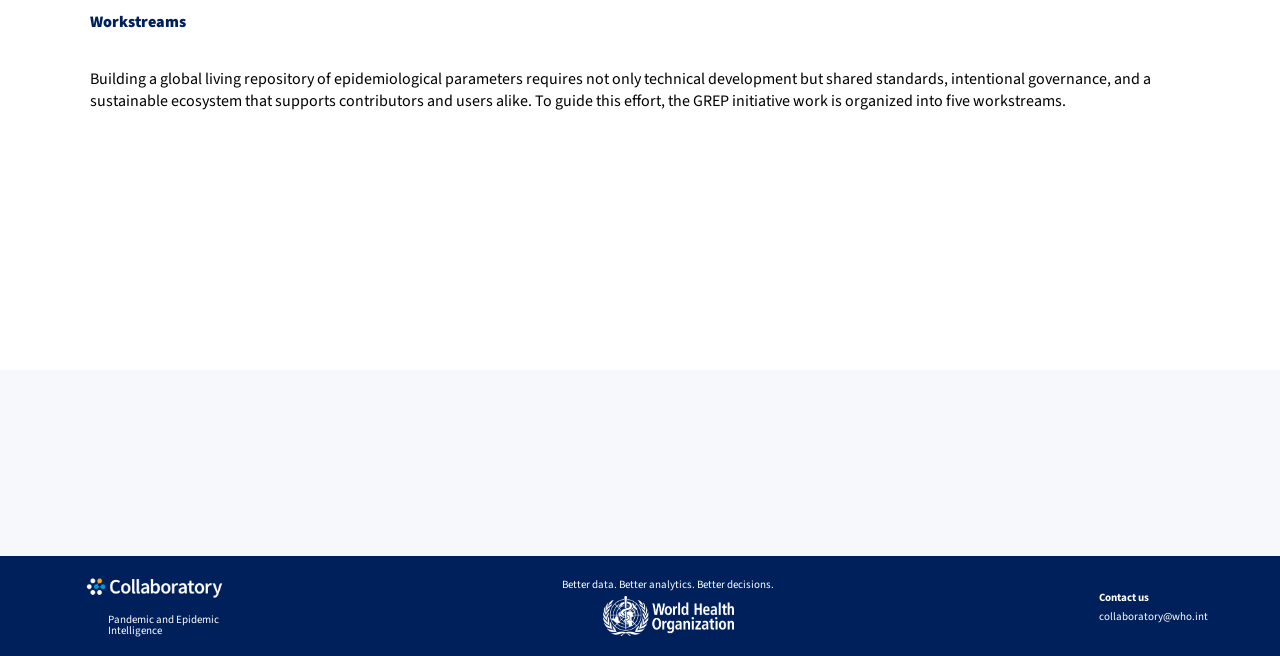
==== commit 059d89c3: "Update index.html" ====
--- a/docs/index.html
+++ b/docs/index.html
@@ -67,8 +67,8 @@
         <h2 class="section__title">Epidemiological parameter estimates</h2>
         <div class="rule"></div>
           <p>Epidemiological parameters are quantitative measures that describe various aspects of how diseases spread and progress within populations. They capture key aspects of disease transmission, such as how quickly an infection spreads, how long individuals remain infectious, and how many people may require hospital care. As such, they play a fundamental role in guiding public health interventions designed to reduce disease transmission and reduce its impact on affected populations.</p>
-          <p>However, these estimates are derived using a wide range of methods, from simple calculations to highly complex approaches and are reported in many different ways. This variability limitis timely and consistent ways of finding and using estimates especially during rapidly evolving outbreaks, thus limiting effective use in modeling and public health decision-making.</p>
-          <p><a href="#community">Epidemiological Parameters Community of Practice (CoP)</a>, set up through the <a target="_blank" href="https://www.who.int/initiatives/collaboratory">Collaboratory initiative</a> of <a target="_blank" href="https://pandemichub.who.int/">the WHO  Hub for Pandemic and Epidemic Intelligence</a>, is actively addressing these challenges by pooling resources, sharing knowledge, and co-creating solutions through the <a href="#initiative">GREP Initiative</a>.</p>
+          <p>However, these estimates are derived using a wide range of methods, from simple calculations to highly complex approaches and are reported in many different ways. This variability limits timely and consistent ways of finding and using estimates especially during rapidly evolving outbreaks, thus limiting effective use in modeling and public health decision-making.</p>
+          <p>The <a href="#community">Epidemiological Parameters Community of Practice (CoP)</a>, set up through the <a target="_blank" href="https://www.who.int/initiatives/collaboratory">Collaboratory initiative</a> of the <a target="_blank" href="https://pandemichub.who.int/">WHO  Hub for Pandemic and Epidemic Intelligence</a>, is actively addressing these challenges by pooling resources, sharing knowledge, and co-creating solutions through the <a href="#initiative">GREP Initiative</a>.</p>
         <div class="about-layout">
           <div class="about-video">
             <img src="assets/AboutPic.png" alt="About" style="width:100%;border-radius:15px;border:1px solid var(--border);">
@@ -92,13 +92,13 @@
         <div class="community-layout">
           <div class="community-text">
             <p class="section__lead">
-              Since the launch of the <a target="_blank" href="https://www.who.int/initiatives/collaboratory">Collaboratory initiative</a> by the <a target="_blank" href="https://pandemichub.who.int/">World Health Organization Hub for Pandemic and Epidemic Intelligence</a> in 2022., epidemiological parameters area has been endorsed as a high priority for convening a global Community of Practice that will interact together to pool resources, share knowledge, co-create solutions and continuously improve existing practices, methodologies, supporting tools, data availability and quality.
+              Since the launch of the <a target="_blank" href="https://www.who.int/initiatives/collaboratory">Collaboratory initiative</a> by the <a target="_blank" href="https://pandemichub.who.int/">World Health Organization Hub for Pandemic and Epidemic Intelligence</a> in 2022, the epidemiological parameters area has been endorsed as a high priority for convening a global Community of Practice that will interact together to pool resources, share knowledge, co-create solutions and continuously improve existing practices, methodologies, supporting tools, data availability and quality.
             </p>
             <p class="section__lead">
-             Epidemiological parameters is a global multidisciplinary community of practice with 100+ active members that connects epidemiologists, mathematical modelers, public health practitioners, data scientists, IT professionals and many others and has a wide network of partners that contribute to the overall community work.
+             Epidemiological Parameters is a global multidisciplinary community of practice with 100+ active members that connects epidemiologists, mathematical modelers, public health practitioners, data scientists, IT professionals and many others, as well as a wide network of partners that contribute to the overall community work.
             </p>
             <p class="section__lead">
-            Participation is open and flexible. Members and partners engage in different ways, from attending webinars and participating in online discussion forum to contributing with expertise, data, tools or methodological insights to community initiatives.
+            Participation is open and flexible. Members and partners engage in different ways, from attending webinars and participating in online discussion forum to contributing expertise, data, tools, or methodological insights to community initiatives.
             </p>
           </div>
           <div class="about-video">
@@ -135,7 +135,7 @@
       <h2 class="third_title">Core Technical Working Group</h2>
       <br>
       <p>
-        Core Technical Working Group is comprised of subject matter experts who drive definition, design, development and implementation of an initial pilot of a global repository of epidemiological parameters, providing it with curated data and connecting it with existing epi tools.
+        The GREP Core Technical Working Group is comprised of subject matter experts who drive definition, design, development and implementation of an initial pilot of a global repository of epidemiological parameters, providing it with curated data and connecting it with existing epi tools. The members of the GREP Core Technical Working Group are:
       </p>
       <br>
       <br>
@@ -146,7 +146,7 @@
       <h2 class="third_title">Workstreams</h2>
       <br>
       <p>
-        Building a global living repository of epidemiological parameters requires not only technical development but shared standards, intentional governance, and a sustainable ecosystem that supports contributors and users alike. To guide this effort, GREP initiative work is organized into five workstreams.
+        Building a global living repository of epidemiological parameters requires not only technical development but shared standards, intentional governance, and a sustainable ecosystem that supports contributors and users alike. To guide this effort, the GREP initiative work is organized into five workstreams.
       </p>
       <br>
       <br>
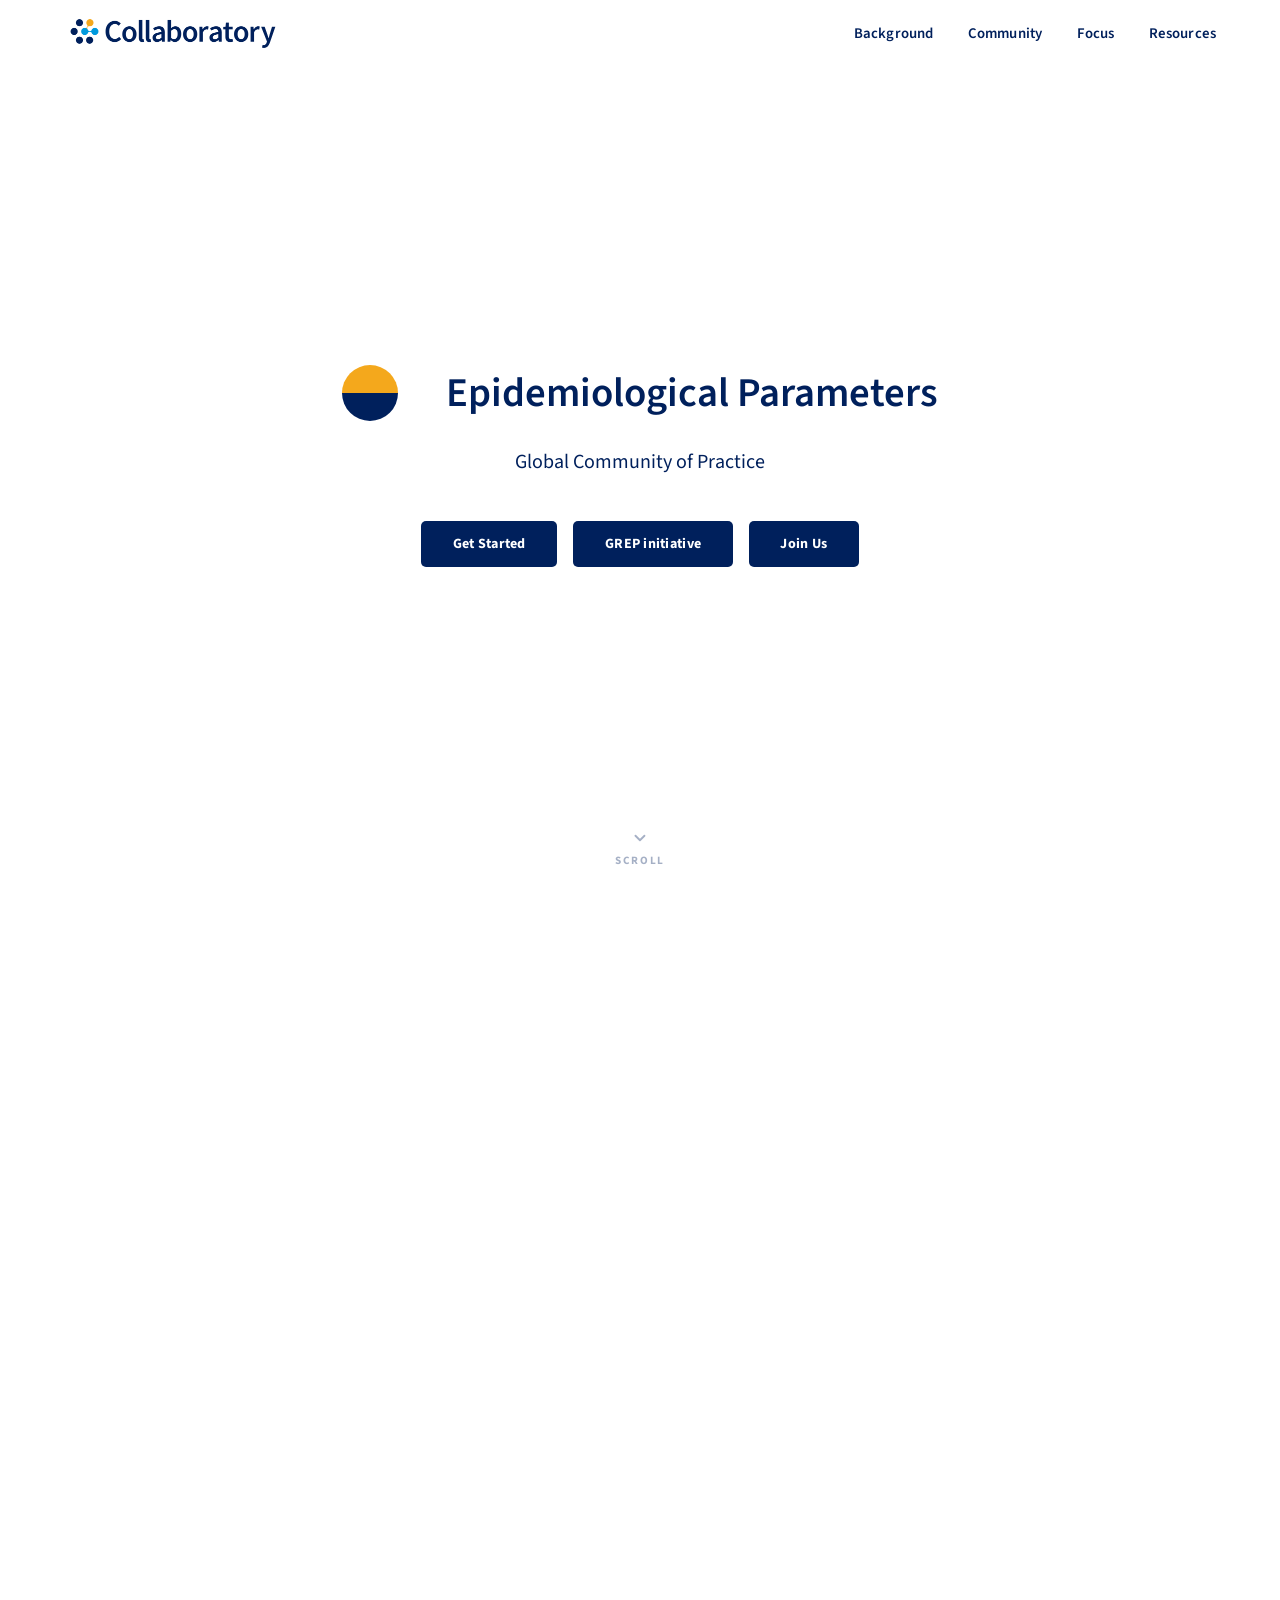
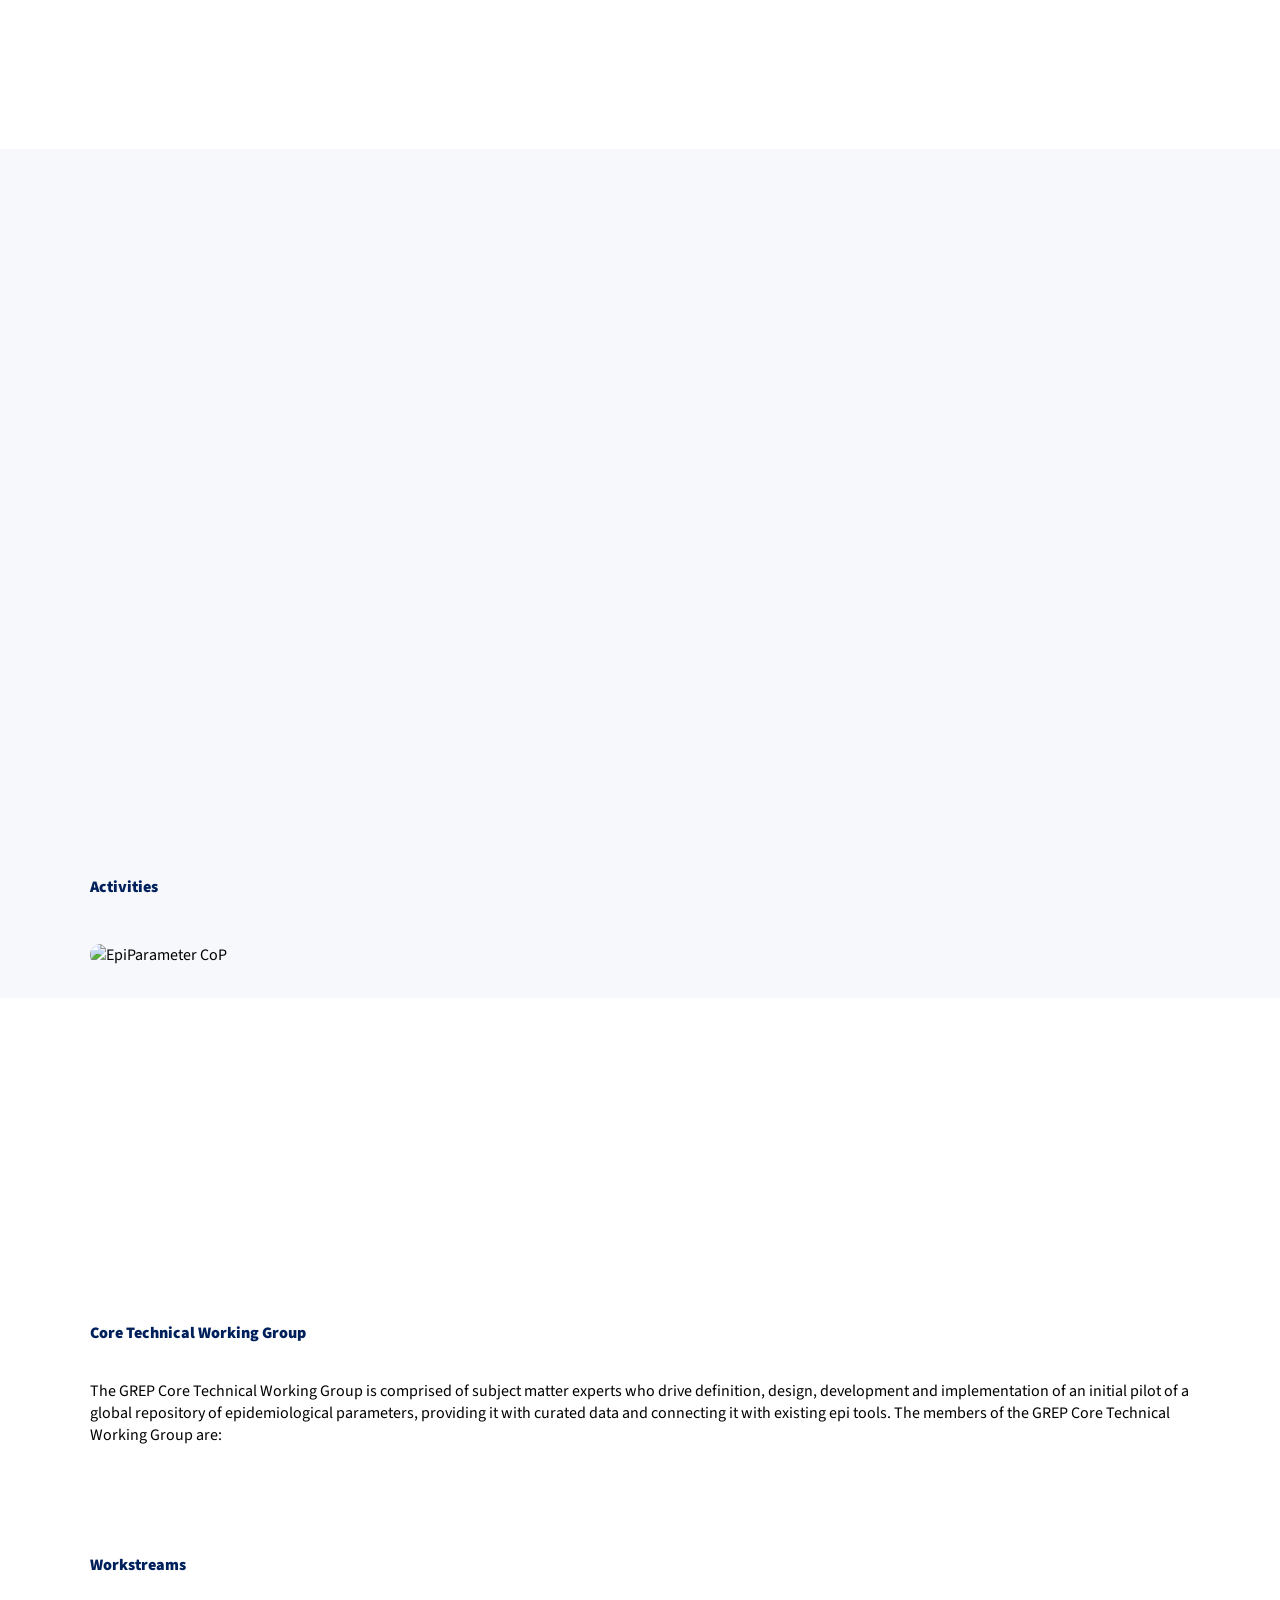
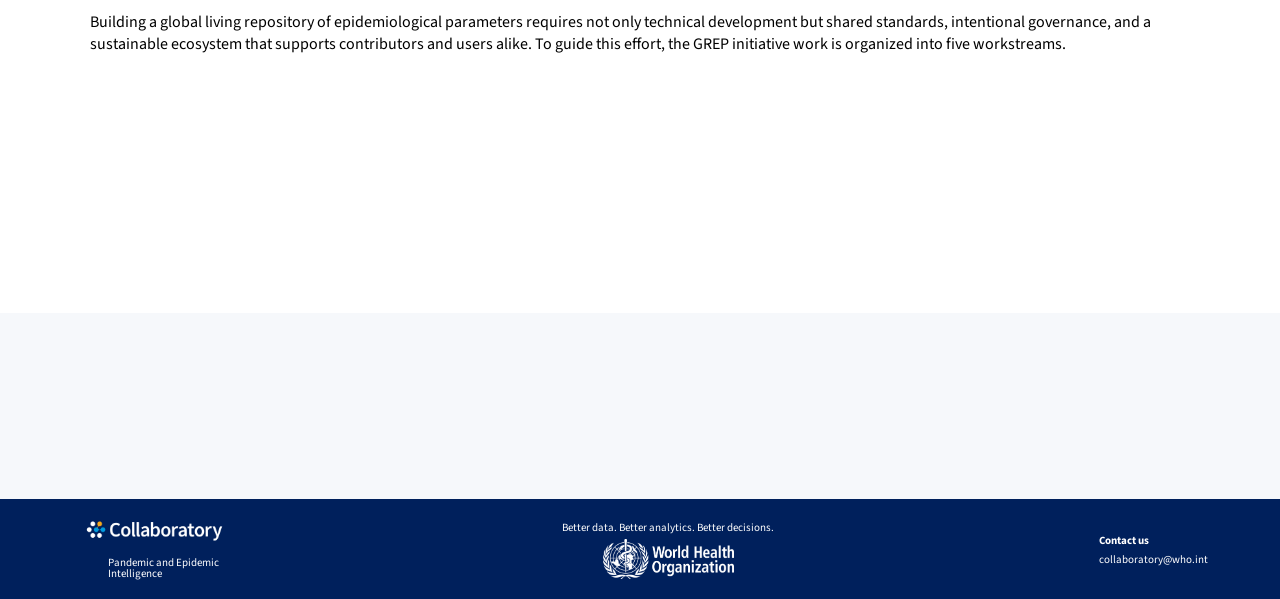
==== commit 0fb6a19a: "Update index.html" ====
--- a/docs/index.html
+++ b/docs/index.html
@@ -66,8 +66,8 @@
         <span class="eyebrow">Background</span>
         <h2 class="section__title">Epidemiological parameter estimates</h2>
         <div class="rule"></div>
-          <p>Epidemiological parameters are quantitative measures that describe various aspects of how diseases spread and progress within populations. They capture key aspects of disease transmission, such as how quickly an infection spreads, how long individuals remain infectious, and how many people may require hospital care. As such, they play a fundamental role in guiding public health interventions designed to reduce disease transmission and reduce its impact on affected populations.</p>
-          <p>However, these estimates are derived using a wide range of methods, from simple calculations to highly complex approaches and are reported in many different ways. This variability limits timely and consistent ways of finding and using estimates especially during rapidly evolving outbreaks, thus limiting effective use in modeling and public health decision-making.</p>
+          <p>Epidemiological parameters are quantitative measures that characterize how pathogens spread and diseases progress within populations. They capture epidemiological dynamics, such as how quickly an infection spreads, how long individuals remain infectious, and how many people may require hospital care. As such, they play a fundamental role in guiding public health interventions designed to reduce disease transmission and reduce its impact on affected populations.</p>
+          <p>However, these estimates are derived using a wide range of methods, and are not reported in a standardized manner. This hinders their timely identification especially during rapidly evolving outbreaks, and limits their effective use in modeling and public health decision-making.</p>
           <p>The <a href="#community">Epidemiological Parameters Community of Practice (CoP)</a>, set up through the <a target="_blank" href="https://www.who.int/initiatives/collaboratory">Collaboratory initiative</a> of the <a target="_blank" href="https://pandemichub.who.int/">WHO  Hub for Pandemic and Epidemic Intelligence</a>, is actively addressing these challenges by pooling resources, sharing knowledge, and co-creating solutions through the <a href="#initiative">GREP Initiative</a>.</p>
         <div class="about-layout">
           <div class="about-video">
